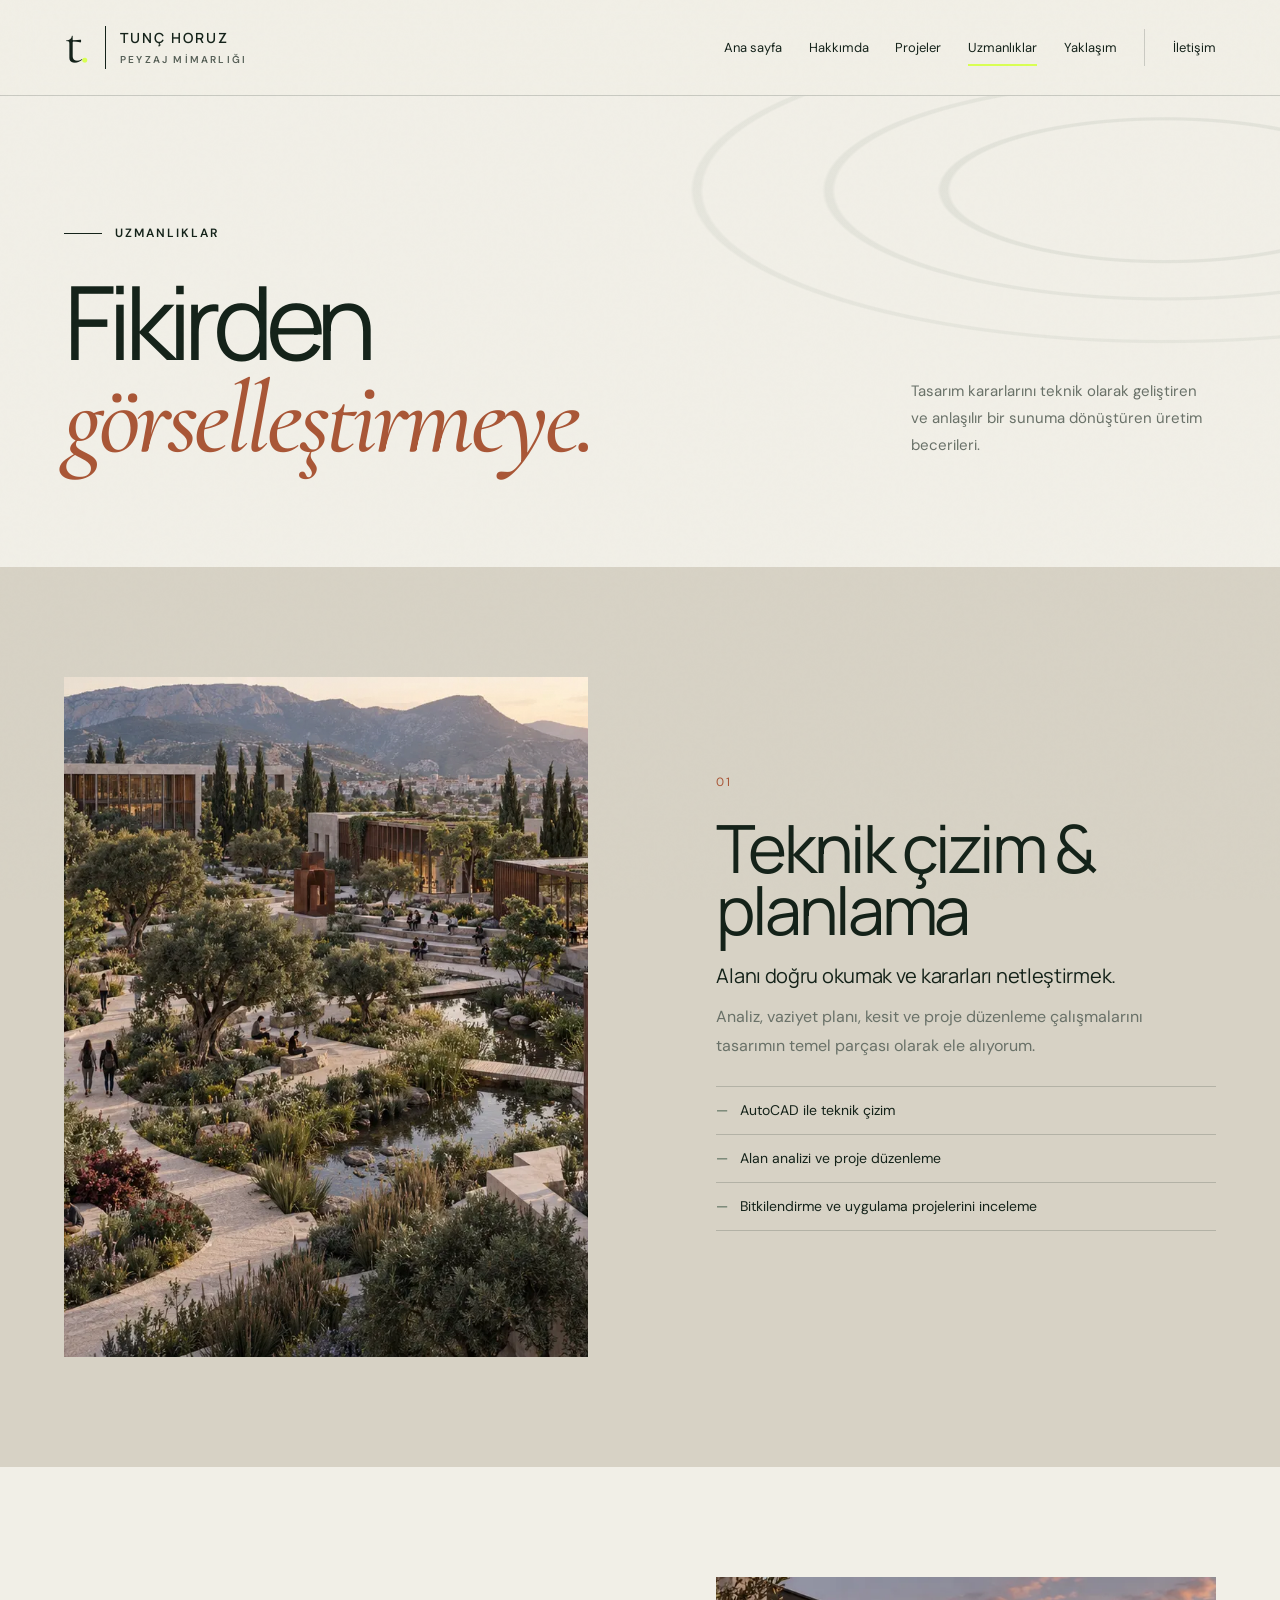
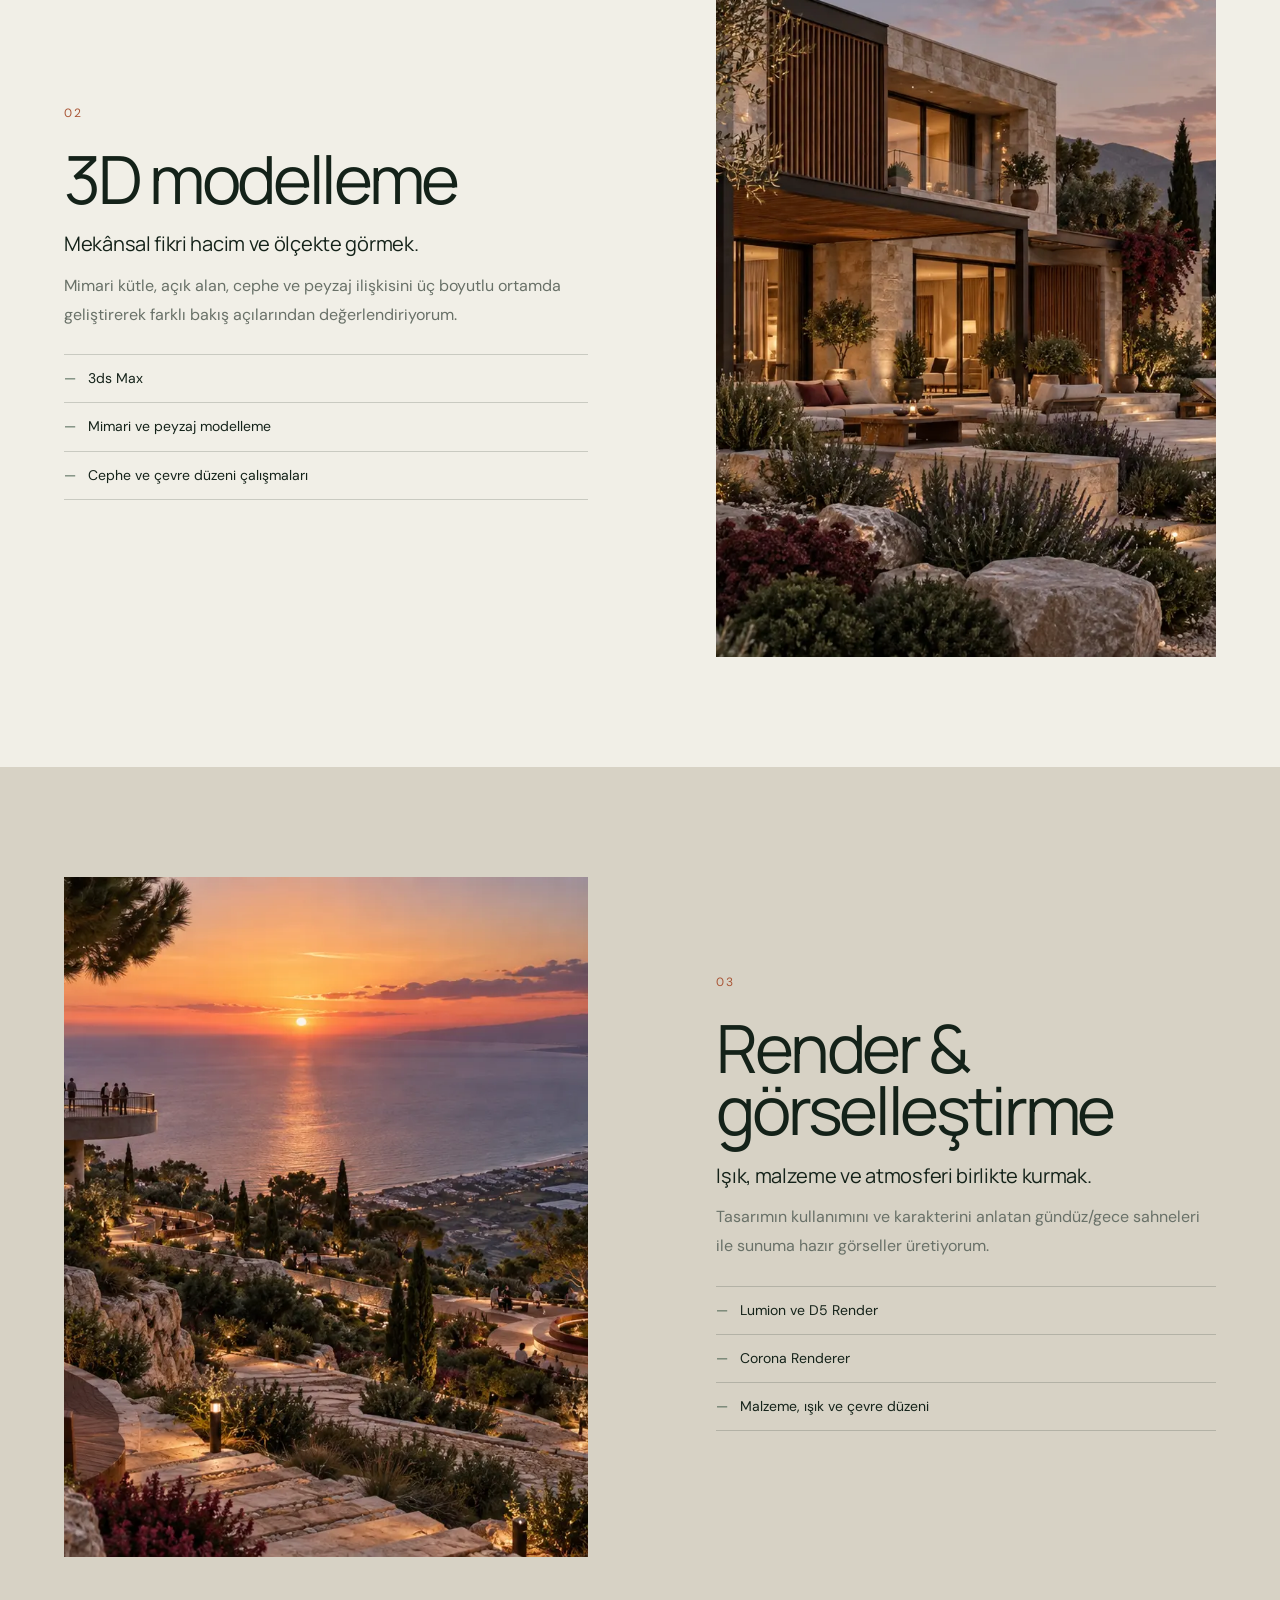
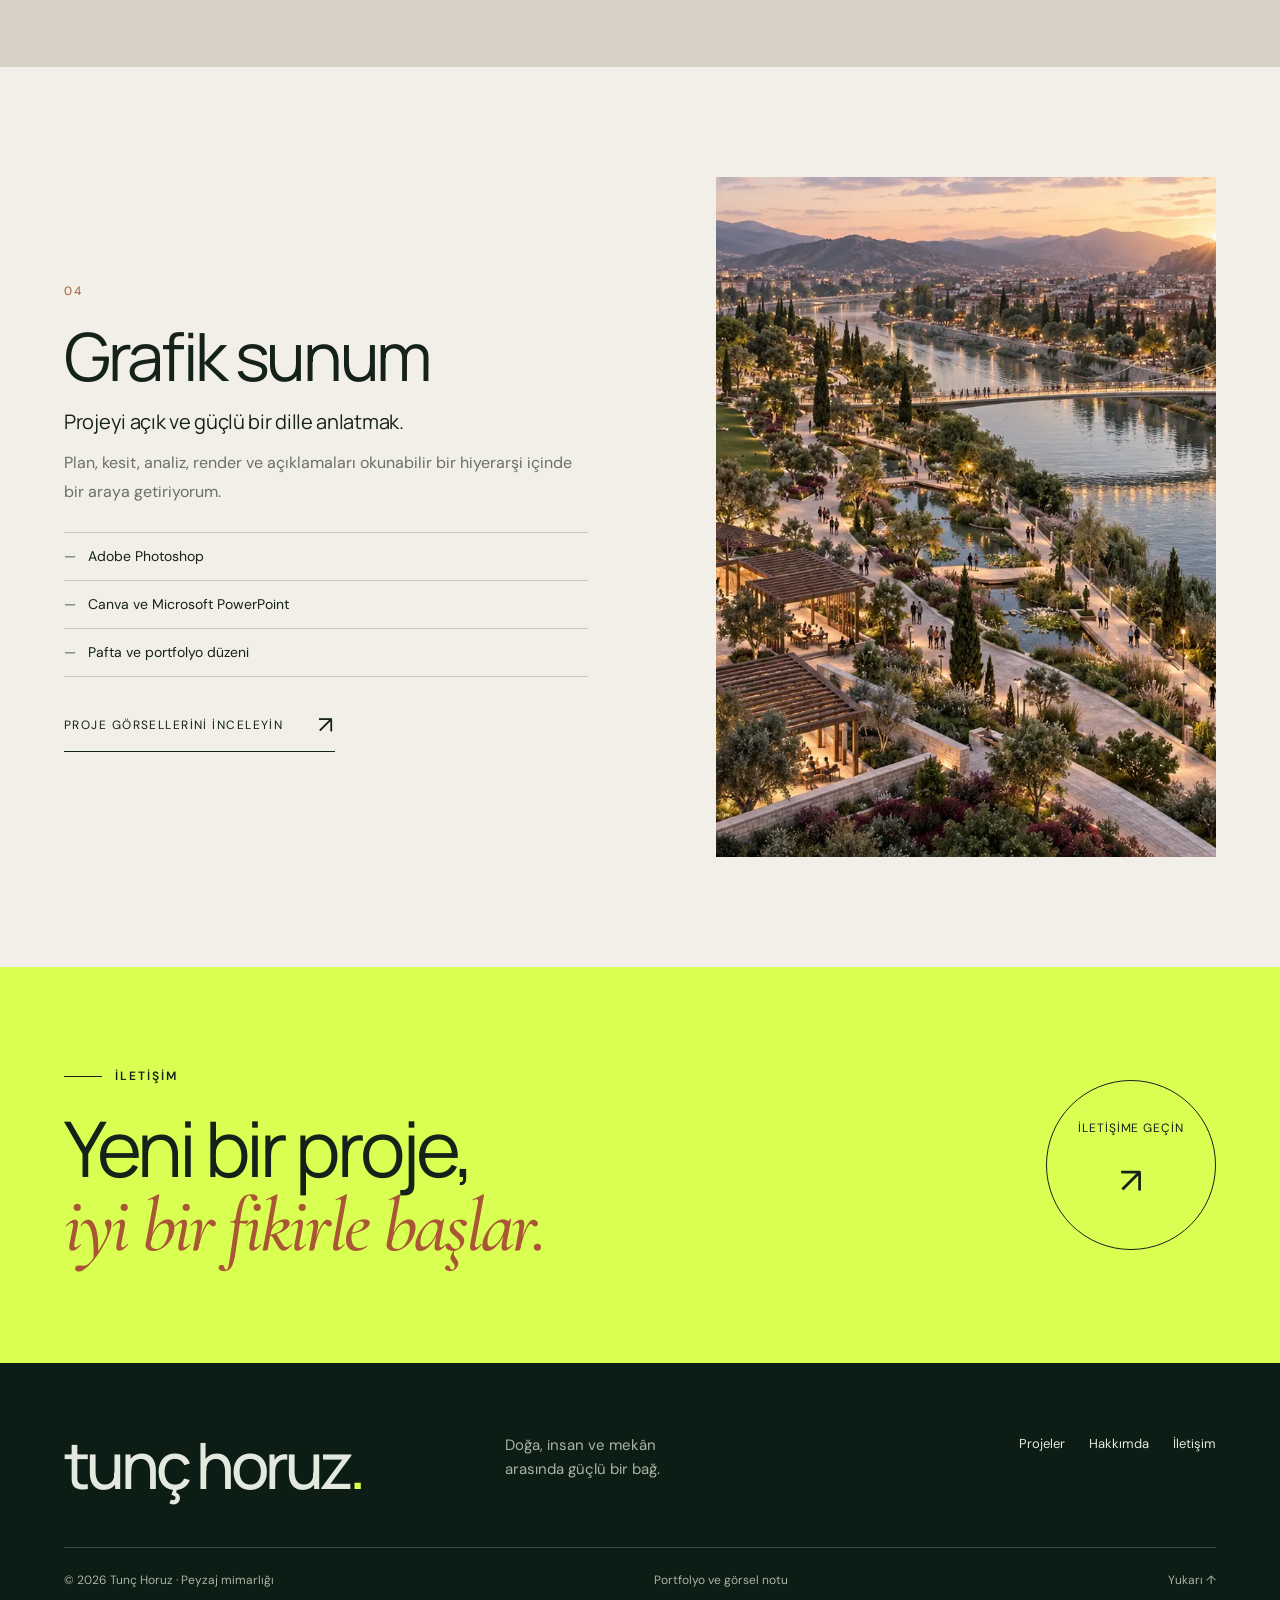
==== hizmetler.html @ c0519113 "İlk site yüklemesi" ====
<!doctype html>
<html lang="tr"><head><meta charset="utf-8"><meta name="viewport" content="width=device-width,initial-scale=1,viewport-fit=cover"><meta name="theme-color" content="#172b22"><title>Uzmanlıklar — Tunç Horuz</title><meta name="description" content="Tunç Horuz'un teknik çizim, peyzaj tasarımı, 3D modelleme, render ve grafik sunum becerileri."><link rel="icon" href="assets/favicon.svg"><link rel="stylesheet" href="styles.css"><link rel="stylesheet" href="refined.css"><script defer src="app.js"></script></head>
<body id="top"><a class="skip" href="#main">İçeriğe geç</a><header class="site-header"><a class="brand" href="index.html" aria-label="Tunç Horuz ana sayfa"><span class="monogram">t<span>.</span></span><span class="brand-name">TUNÇ HORUZ<small>PEYZAJ MİMARLIĞI</small></span></a><nav id="main-nav" aria-label="Ana menü"><a href="index.html">Ana sayfa</a><a href="hakkimizda.html">Hakkımda</a><a href="projeler.html">Projeler</a><a href="hizmetler.html" aria-current="page">Uzmanlıklar</a><a href="yaklasim.html">Yaklaşım</a><a href="iletisim.html">İletişim</a></nav><button class="menu-button" aria-expanded="false" aria-controls="main-nav" aria-label="Menüyü aç"><span></span><span></span></button></header>
<main id="main"><section class="page-mast wrap"><p class="eyebrow"><span></span>UZMANLIKLAR</p><div><h1>Fikirden<br><em>görselleştirmeye.</em></h1><p>Tasarım kararlarını teknik olarak geliştiren ve anlaşılır bir sunuma dönüştüren üretim becerileri.</p></div></section>
<section class="service-detail wrap" id="teknik-cizim"><div class="service-photo"><img src="assets/ai-antakya-fakulte-cover-v3.webp" alt="Peyzaj projesi vaziyet planı" loading="eager" decoding="async"></div><div><span class="large-index">01</span><h2>Teknik çizim & planlama</h2><h3>Alanı doğru okumak ve kararları netleştirmek.</h3><p>Analiz, vaziyet planı, kesit ve proje düzenleme çalışmalarını tasarımın temel parçası olarak ele alıyorum.</p><ul><li>AutoCAD ile teknik çizim</li><li>Alan analizi ve proje düzenleme</li><li>Bitkilendirme ve uygulama projelerini inceleme</li></ul></div></section>
<section class="service-detail wrap" id="modelleme"><div class="service-photo"><img src="assets/ai-villa-cover-v3.webp" alt="Villa projesi 3D modelleme ve dış mekân görünümü" loading="lazy" decoding="async"></div><div><span class="large-index">02</span><h2>3D modelleme</h2><h3>Mekânsal fikri hacim ve ölçekte görmek.</h3><p>Mimari kütle, açık alan, cephe ve peyzaj ilişkisini üç boyutlu ortamda geliştirerek farklı bakış açılarından değerlendiriyorum.</p><ul><li>3ds Max</li><li>Mimari ve peyzaj modelleme</li><li>Cephe ve çevre düzeni çalışmaları</li></ul></div></section>
<section class="service-detail wrap" id="render"><div class="service-photo"><img src="assets/ai-aegis-cover-v3.webp" alt="Aegis Seyir Terası gece renderı" loading="lazy" decoding="async"></div><div><span class="large-index">03</span><h2>Render & görselleştirme</h2><h3>Işık, malzeme ve atmosferi birlikte kurmak.</h3><p>Tasarımın kullanımını ve karakterini anlatan gündüz/gece sahneleri ile sunuma hazır görseller üretiyorum.</p><ul><li>Lumion ve D5 Render</li><li>Corona Renderer</li><li>Malzeme, ışık ve çevre düzeni</li></ul></div></section>
<section class="service-detail wrap" id="sunum"><div class="service-photo"><img src="assets/ai-ataturk-kent-parki-cover-v3.webp" alt="Kent parkı giriş meydanı görselleştirmesi" loading="lazy" decoding="async"></div><div><span class="large-index">04</span><h2>Grafik sunum</h2><h3>Projeyi açık ve güçlü bir dille anlatmak.</h3><p>Plan, kesit, analiz, render ve açıklamaları okunabilir bir hiyerarşi içinde bir araya getiriyorum.</p><ul><li>Adobe Photoshop</li><li>Canva ve Microsoft PowerPoint</li><li>Pafta ve portfolyo düzeni</li></ul><a class="line-link" href="projeler.html">Proje görsellerini inceleyin<span aria-hidden="true">↗</span></a></div></section></main>
<section class="footer-cta"><div><p class="eyebrow"><span></span>İLETİŞİM</p><h2>Yeni bir proje,<br><em>iyi bir fikirle başlar.</em></h2></div><a class="round-link" href="iletisim.html">İletişime geçin<span aria-hidden="true">↗</span></a></section><footer class="site-footer"><div class="footer-top"><a class="footer-logo" href="index.html">tunç horuz<span>.</span></a><p>Doğa, insan ve mekân<br>arasında güçlü bir bağ.</p><div><a href="projeler.html">Projeler</a><a href="hakkimizda.html">Hakkımda</a><a href="iletisim.html">İletişim</a></div></div><div class="footer-bottom"><span>© 2026 Tunç Horuz · Peyzaj mimarlığı</span><a href="gorsel-kaynaklari.html">Portfolyo ve görsel notu</a><a href="#top">Yukarı ↑</a></div></footer></body></html>
---- styles.css ----
:root{--ink:#19291f;--muted:#6e756d;--forest:#172b22;--green:#536349;--accent:#b6bd96;--paper:#fff;--mist:#f2f3ef;--line:#dce0d8;--gutter:clamp(24px,5.6vw,100px)}*{box-sizing:border-box}html{scroll-behavior:smooth;scroll-padding-top:35px}body{margin:0;color:var(--ink);background:var(--paper);font-family:'Arial',sans-serif;font-size:16px;line-height:1.65;-webkit-font-smoothing:antialiased}a{color:inherit;text-decoration:none}button,input,select,textarea{font:inherit}button{color:inherit;cursor:pointer}button,a,summary{-webkit-tap-highlight-color:transparent}button{background:none;border:0}img{display:block;width:100%;height:100%;object-fit:cover}h1,h2,h3,p,figure{margin:0}h1,h2,h3{line-height:1.12;font-weight:400}h1{font-size:clamp(48px,6.4vw,100px);letter-spacing:-.06em}h2{font-size:clamp(36px,3.8vw,61px);letter-spacing:-.05em}h3{font-size:28px;letter-spacing:-.035em}em{font-family:Georgia,'Times New Roman',serif;font-weight:400;letter-spacing:-.04em}p{line-height:1.8}a:focus-visible,button:focus-visible,summary:focus-visible,input:focus-visible,select:focus-visible,textarea:focus-visible{outline:2px solid var(--green);outline-offset:6px}.wrap{padding-inline:var(--gutter);max-width:1900px;margin-inline:auto}.section{padding-top:115px;padding-bottom:115px}.eyebrow{font-size:12px;letter-spacing:1.7px;line-height:1.6;display:flex;align-items:center;gap:13px;margin-bottom:26px}.eyebrow>span{width:26px;height:1px;background:currentColor}.skip{position:fixed;z-index:100;top:-100px;background:white;padding:12px}.skip:focus{top:12px}.site-header{height:106px;display:flex;align-items:center;justify-content:space-between;gap:35px;padding:20px var(--gutter);background:#fff;position:relative;z-index:30}.brand{display:flex;align-items:center;gap:18px}.monogram{font-family:Georgia,serif;font-size:65px;line-height:.7;letter-spacing:-6px;border-right:1px solid var(--line);padding-right:24px;padding-bottom:8px}.monogram>span{color:#697854}.brand-name{font-size:16px;letter-spacing:2px;line-height:1.5;white-space:nowrap}.brand-name small{display:block;font-size:12px;letter-spacing:2.6px;margin-top:4px;color:var(--muted)}#main-nav{display:flex;gap:clamp(20px,2.3vw,38px);align-items:center;font-size:14px}#main-nav a{position:relative;padding:8px 0}#main-nav a:after{content:'';height:1px;width:0;position:absolute;bottom:0;left:0;background:var(--green);transition:width .25s}#main-nav a:hover:after,#main-nav a[aria-current=page]:after{width:100%}#main-nav a:last-child{border-left:1px solid var(--line);padding-left:28px}#main-nav a:last-child:after{left:28px;width:0}#main-nav a:last-child:hover:after,#main-nav a:last-child[aria-current=page]:after{width:calc(100% - 28px)}.menu-button{display:none}.hero{position:relative;height:calc(100svh - 106px);min-height:660px;max-height:1100px;background:var(--forest);color:white;isolation:isolate}.hero-slides,.hero-slide,.hero-overlay{position:absolute;inset:0}.hero-slides{z-index:-3}.hero-slide{opacity:0;transition:opacity .8s}.hero-slide.is-active{opacity:1}.hero-slide img{object-position:55% center}.hero-overlay{z-index:-2;background:linear-gradient(90deg,#071b10a8 0%,#09201822 75%),linear-gradient(0deg,#07170ce0 0%,transparent 29%)}.hero-copy{padding-top:clamp(100px,15vh,185px);padding-bottom:165px}.hero .eyebrow{margin-bottom:33px;letter-spacing:2px;color:#f0f3e7}.hero h1{font-size:clamp(58px,7vw,110px);line-height:1.04;letter-spacing:-.06em}.hero h1 em{color:#dce0c6}.hero-copy>p:not(.eyebrow){font-size:17px;line-height:1.65;margin:30px 0 34px;color:#f0f2e8}.button{display:inline-flex;align-items:center;justify-content:space-between;gap:42px;min-height:58px;padding:15px 24px;font-size:14px;line-height:1.4;transition:background .2s,color .2s}.button span,.line-link span{font-size:24px;font-weight:400}.button-light{background:#fff;color:var(--ink)}.button-light:hover{background:#dce0c6}.button-dark{background:var(--forest);color:white}.button-dark:hover{background:#3c503d}.button-outline{border:1px solid #ffffff70;color:white}.button-outline:hover{background:white;color:var(--ink)}.hero-bottom{position:absolute;bottom:28px;left:0;right:0;display:flex;align-items:center;justify-content:space-between;gap:30px}.hero-location{display:flex;gap:28px;align-items:center}.hero-location>span{font-size:12px;letter-spacing:1.7px;color:#d1d8c9}.hero-location>a{font-size:16px}.hero-controls{display:flex;gap:24px;align-items:center}.hero-controls button{width:42px;height:42px;border:1px solid #ffffff55;border-radius:50%;font-size:19px;transition:background .2s}.hero-controls button:hover{background:#ffffff22}.hero-controls>span{font-size:14px;letter-spacing:1px}.hero-controls i{font-style:normal;color:#ffffff88;margin-left:8px}.scroll-link{font-size:12px;letter-spacing:1.6px;display:flex;gap:25px}.scroll-link span{font-size:21px}.home-intro{display:grid;grid-template-columns:1fr 2.35fr;gap:50px}.side-note{font-size:14px;color:var(--muted);margin-top:95px}.home-intro h2{font-size:clamp(44px,4.7vw,72px)}.home-intro h2 em{color:var(--green)}.intro-columns{display:grid;grid-template-columns:1fr 1fr;gap:38px;margin:34px 0;color:var(--muted)}.line-link{display:inline-flex;align-items:center;justify-content:space-between;gap:35px;padding-bottom:8px;border-bottom:1px solid #87907d;font-size:14px;line-height:1.5}.line-link:hover{color:#7b8962}.selected{padding-top:30px}.section-title{display:flex;justify-content:space-between;align-items:flex-end;gap:30px;margin-bottom:50px}.section-title .eyebrow{margin-bottom:23px}.section-title .line-link{flex-shrink:0}.section-title h2{max-width:800px}.selected-grid,.portfolio-grid{display:grid;grid-template-columns:1fr 1fr;column-gap:38px;row-gap:64px}.selected-grid .project-card:nth-child(even){margin-top:85px}.selected-grid .project-card:nth-child(odd){margin-bottom:85px}.project-card[hidden]{display:none}.card-image{display:block;position:relative;overflow:hidden;aspect-ratio:1.2;background:var(--mist)}.card-image img{transition:transform .8s}.card-image:hover img{transform:scale(1.04)}.card-number{position:absolute;left:22px;top:19px;color:white;font-size:13px;text-shadow:0 1px 5px #000}.card-arrow{position:absolute;right:22px;bottom:22px;display:grid;place-items:center;width:49px;height:49px;background:white;border-radius:50%;font-size:26px;transition:background .3s,color .3s}.card-image:hover .card-arrow{background:var(--forest);color:white}.card-caption{display:flex;justify-content:space-between;align-items:flex-end;padding-top:22px;gap:15px}.card-caption p{font-size:12px;color:var(--muted);letter-spacing:.7px;margin-bottom:7px}.card-caption h3{font-size:32px}.card-caption>span{font-size:12px;letter-spacing:1.3px;padding-bottom:4px;color:var(--muted)}.disclaimer{font-size:12px;color:#7a8074;max-width:850px;margin-top:35px;line-height:1.7}.disclaimer a{text-decoration:underline}.home-services{background:var(--mist)}.service-layout{display:grid;grid-template-columns:1fr 1.35fr;gap:90px}.service-layout>div>p:not(.eyebrow){color:var(--muted);margin:22px 0 25px}.service-layout h2{font-size:clamp(45px,5vw,73px)}.service-row{display:flex;align-items:center;gap:30px;border-bottom:1px solid #cdd3c7;padding:31px 0;transition:padding .2s}.service-row:first-child{border-top:1px solid #cdd3c7}.service-row>span:first-child{color:#79846e;font-size:12px}.service-row h3{flex:1;font-size:31px}.service-row>span:last-child{font-size:26px}.service-row:hover{padding-left:12px;color:var(--green)}.manifesto{position:relative;min-height:630px;background:var(--forest);color:white;isolation:isolate;display:flex;align-items:center}.manifesto>img{position:absolute;inset:0;z-index:-2}.manifesto:after{content:'';position:absolute;inset:0;background:linear-gradient(90deg,#07170cbf,#07170c10);z-index:-1}.manifesto>div{padding:95px var(--gutter);width:100%}.manifesto h2{font-size:clamp(47px,5.2vw,80px);line-height:1.14;margin-bottom:32px}.manifesto em{color:#dce0c6}.footer-cta{background:var(--forest);color:white;display:flex;justify-content:space-between;gap:50px;align-items:center;padding:80px var(--gutter)}.footer-cta .eyebrow{color:#bdc9b2}.footer-cta h2{font-size:clamp(38px,4.1vw,65px)}.footer-cta em{color:#bdc9b2}.round-link{width:150px;height:150px;border:1px solid #8c9b7a;border-radius:50%;display:flex;flex-direction:column;align-items:center;justify-content:center;gap:12px;flex-shrink:0;font-size:13px;transition:background .3s,color .3s}.round-link>span{font-size:36px}.round-link:hover{background:#dce0c6;color:var(--forest)}.site-footer{padding:55px var(--gutter) 24px;background:#11231a;color:#e3e9de}.footer-top{display:grid;grid-template-columns:1.2fr 1fr 1fr;align-items:start;gap:35px;padding-bottom:50px}.footer-logo{font-size:40px;letter-spacing:-2px;line-height:1.1}.footer-logo>span{color:#b6bd96}.footer-top>p{font-size:14px;color:#a9b5a2;line-height:1.6}.footer-top>div{display:flex;justify-content:flex-end;gap:24px;font-size:13px}.footer-bottom{border-top:1px solid #ffffff20;padding-top:23px;display:flex;justify-content:space-between;gap:25px;font-size:12px;color:#a9b5a2}.footer-bottom a:hover{color:white}.page-mast{padding-top:80px;padding-bottom:65px}.page-mast>.eyebrow{margin-bottom:33px}.page-mast>div{display:flex;justify-content:space-between;align-items:flex-end;gap:65px}.page-mast h1{max-width:1060px}.page-mast em{color:var(--green)}.page-mast>div>p{max-width:305px;color:var(--muted);padding-bottom:5px}.portfolio-section{padding-bottom:105px}.filter-bar{display:flex;gap:34px;align-items:center;border-top:1px solid var(--line);border-bottom:1px solid var(--line);padding:23px 0;margin-bottom:43px;flex-wrap:wrap}.filter-bar button{padding:4px 0;font-size:14px;color:#727b6e;border-bottom:1px solid transparent}.filter-bar button[aria-pressed=true]{color:var(--ink);border-bottom-color:var(--ink)}.filter-bar sup{font-size:12px;margin-left:7px}.portfolio-grid .card-image{aspect-ratio:1.25}.about-visual>img{height:600px;object-position:center 58%}.visual-caption{display:flex;justify-content:space-between;gap:20px;padding-top:18px;font-size:12px;color:var(--muted)}.visual-caption>span:first-child{letter-spacing:1.3px}.editorial{display:grid;grid-template-columns:1fr 1.3fr;gap:120px}.editorial p{color:var(--muted);margin-bottom:20px}.editorial .lead,.lead{font-size:22px;line-height:1.6;color:var(--ink)}.values{padding-bottom:100px}.values-grid{display:grid;grid-template-columns:repeat(3,1fr);gap:45px}.values-grid article{border-top:1px solid var(--line);padding-top:25px}.values-grid article>span{font-size:12px;color:var(--green)}.values-grid h3{margin:28px 0 18px;font-size:30px}.values-grid p{color:var(--muted)}.split-feature{display:grid;grid-template-columns:1fr 1fr;gap:90px;padding-top:0;align-items:center}.split-feature>div:first-child{height:620px}.split-feature p:not(.eyebrow){margin:26px 0;color:var(--muted);max-width:430px}.service-detail{display:grid;grid-template-columns:1.05fr 1fr;gap:90px;margin-top:30px;margin-bottom:110px;align-items:center;scroll-margin-top:45px}.service-photo{height:575px}.service-detail:nth-of-type(odd) .service-photo{order:2}.large-index{font-size:12px;color:var(--green);display:block;margin-bottom:24px;letter-spacing:1px}.service-detail h2{font-size:clamp(37px,3.4vw,55px)}.service-detail h3{font-size:20px;margin:23px 0 16px;letter-spacing:-.3px}.service-detail p{color:var(--muted)}.service-detail ul{list-style:none;padding:0;margin:25px 0 30px;border-top:1px solid var(--line)}.service-detail li{padding:12px 0;border-bottom:1px solid var(--line);font-size:14px}.service-detail li:before{content:'—';margin-right:12px;color:var(--green)}.approach-hero{height:590px}.process-list article{display:grid;grid-template-columns:.35fr 1fr 1.2fr;gap:50px;border-top:1px solid var(--line);padding:44px 0}.process-list article:last-child{border-bottom:1px solid var(--line)}.process-number{font-size:17px;color:var(--green)}.process-list h2{font-size:38px}.process-list p{color:var(--muted)}.process-list .meta{font-size:12px;color:#68745d;display:block;margin-top:20px}.quote-section{background:var(--mist);padding:95px 0;text-align:center}.quote-section p{font-size:clamp(30px,3.4vw,54px);line-height:1.45;letter-spacing:-.04em}.quote-section em{color:var(--green)}.quote-section span{font-size:12px;letter-spacing:2px;display:block;margin-top:32px}.project-mast{padding-top:48px;padding-bottom:48px}.back-link{font-size:13px;color:var(--muted);display:inline-block;margin-bottom:55px}.back-link:hover{color:var(--ink)}.project-mast>div{display:flex;justify-content:space-between;gap:60px;align-items:flex-end}.project-mast h1>span{color:var(--green)}.project-mast>div>p{max-width:270px;font-size:20px;color:var(--muted)}.project-mast .eyebrow{margin-bottom:18px}.project-cover{height:650px}.gallery-trigger{display:block;position:relative;width:100%;height:100%;padding:0;overflow:hidden;background:var(--mist);text-align:left}.gallery-trigger img{transition:transform .8s}.gallery-trigger:hover img{transform:scale(1.03)}.gallery-trigger>span{position:absolute;bottom:22px;right:22px;padding:10px 16px;background:white;display:flex;align-items:center;gap:24px;font-size:13px}.gallery-trigger>span>span{font-size:21px}.project-story{display:grid;grid-template-columns:.7fr 1.5fr;gap:110px}.project-story dl{margin:0}.project-story dl>div{padding:13px 0;border-bottom:1px solid var(--line)}.project-story dt{font-size:12px;color:var(--muted);margin-bottom:4px}.project-story dd{font-size:15px;margin:0}.project-story h2{max-width:800px;margin-bottom:27px}.project-story>div>p{color:var(--muted);margin:20px 0}.project-story .lead{color:var(--ink)}.project-tags{display:flex;flex-wrap:wrap;gap:10px;margin-top:30px}.project-tags>span{border:1px solid var(--line);padding:8px 12px;font-size:12px}.project-support{display:grid;grid-template-columns:.7fr 1.5fr;gap:110px;align-items:center}.project-support>button{height:510px}.project-support p:not(.eyebrow){color:var(--muted);font-size:15px;margin-top:25px}.project-disclaimer{margin-top:34px;max-width:100%;border-bottom:1px solid var(--line);padding-bottom:45px}.next-project{padding-top:65px;padding-bottom:80px}.next-project>span{font-size:12px;color:var(--muted);letter-spacing:1.4px}.next-project>a{display:flex;justify-content:space-between;align-items:center;margin-top:23px;gap:25px}.next-project h2{font-size:clamp(42px,5vw,76px)}.next-project>a>span{font-size:60px;color:var(--green)}.contact-layout{display:grid;grid-template-columns:1fr 1.1fr;gap:100px;padding-top:15px;padding-bottom:100px}.contact-aside>img{height:350px}.contact-aside>div{padding-top:35px;max-width:480px}.contact-aside h2{font-size:33px}.contact-aside p{color:var(--muted);margin-top:20px}.contact-pending{margin-top:35px;border-top:1px solid var(--line);padding-top:25px}.contact-pending>span{font-size:12px;letter-spacing:1.3px}.contact-pending>p{font-size:14px;margin-top:10px}.brief-panel h2{font-size:36px;margin-bottom:20px}.brief-panel>p{color:var(--muted);font-size:14px;margin-bottom:30px}label{display:block;font-size:13px;margin-bottom:24px;color:#3c4c3c}input,select,textarea{display:block;width:100%;padding:13px 0;border:0;border-bottom:1px solid #b8c1af;color:var(--ink);background:white;border-radius:0;margin-top:5px;font-size:16px;line-height:1.5;min-height:48px}input::placeholder,textarea::placeholder{color:#959d90;font-size:14px}textarea{resize:vertical}.form-grid{display:grid;grid-template-columns:1fr 1fr;gap:28px}.form-status{font-size:14px;color:var(--green);margin-top:20px}.form-privacy{font-size:12px;color:var(--muted);margin-top:15px}.brief-panel .button{width:100%;justify-content:space-between}.credits{padding-top:0;max-width:1050px;margin-left:0}.credits h2{font-size:32px;margin:38px 0 20px}.credits p,.credits li{color:var(--muted)}.credits ul{padding-left:20px}.credits li{margin:17px 0}.credits a{text-decoration:underline}.lightbox{padding:0;border:0;background:#0c1710;width:100%;max-width:100%;height:100%;max-height:100%;color:white}.lightbox[open]{display:grid;grid-template-columns:70px minmax(0,1fr) 70px;align-items:center;gap:20px;padding:60px 25px 25px}.lightbox::backdrop{background:#0c1710f7}.lightbox figure{max-width:1450px;max-height:100%;margin:auto;width:100%;min-height:0}.lightbox img{max-height:calc(100svh - 150px);object-fit:contain}.lightbox figcaption{font-size:13px;color:#c2caba;text-align:center;margin-top:14px}.lightbox-close{position:absolute;top:14px;right:22px;font-size:37px;width:44px;height:44px;line-height:1}.lightbox-prev,.lightbox-next{border:1px solid #ffffff60;border-radius:50%;width:48px;height:48px;font-size:22px}.lightbox button:disabled{opacity:.25;cursor:default}body.modal-open{overflow:hidden}.sr-only{position:absolute;clip:rect(0,0,0,0);width:1px;height:1px;overflow:hidden}.lightbox img{width:100%}a,button{touch-action:manipulation}#main-nav a,.filter-bar button{min-height:36px}
@media(min-width:1600px){.hero-copy{padding-top:17vh}.hero-copy h1{font-size:115px}}@media(max-width:1150px){.site-header{height:96px}.brand-name{font-size:14px;letter-spacing:1px}.brand-name small{font-size:12px;letter-spacing:1.8px}#main-nav{gap:19px;font-size:13px}#main-nav a:last-child{padding-left:18px}.hero{height:calc(100svh - 96px)}.hero-location{display:block}.hero-location>a{display:block;margin-top:4px}.service-layout,.editorial,.split-feature,.service-detail,.contact-layout{gap:50px}.project-story,.project-support{gap:70px}.page-mast>div{gap:35px}.page-mast>div>p{max-width:240px}.footer-top{grid-template-columns:1fr 1fr}.footer-top>div{grid-column:1/-1;justify-content:flex-start}.footer-top{padding-bottom:30px}.card-caption h3{font-size:28px}.hero h1{font-size:85px}.hero-copy{padding-top:110px}.home-intro{grid-template-columns:.8fr 2.35fr;gap:40px}.intro-columns{gap:28px}.section{padding-block:90px}.selected{padding-top:20px}.project-cover{height:560px}.project-support>button{height:450px}.service-photo{height:490px}.approach-hero{height:500px}}@media(max-width:1000px){.brand-name{font-size:15px}.brand-name small{font-size:12px}.site-header{height:90px}.menu-button{display:flex;width:40px;height:40px;padding:6px;flex-direction:column;justify-content:center;gap:7px}.menu-button span{display:block;height:1px;width:28px;background:var(--ink);transition:transform .2s}.menu-button[aria-expanded=true] span:first-child{transform:translateY(4px) rotate(45deg)}.menu-button[aria-expanded=true] span:last-child{transform:translateY(-4px) rotate(-45deg)}#main-nav{display:none;position:absolute;left:0;right:0;top:100%;padding:20px var(--gutter) 32px;background:white;border-top:1px solid var(--line);box-shadow:0 25px 30px #0001}#main-nav.is-open{display:flex;flex-direction:column;align-items:stretch;gap:0}#main-nav a{padding:13px 0;font-size:18px}#main-nav a:last-child{padding-left:0;border-left:0}#main-nav a:after,#main-nav a:last-child:after{display:none}#main-nav a[aria-current=page]{color:var(--green)}.hero{height:calc(100svh - 90px);min-height:640px}.hero h1{font-size:76px}.hero-copy{padding-top:110px}.hero-bottom{bottom:25px}.scroll-link{display:none}.home-intro{grid-template-columns:1fr;gap:0}.side-note{display:none}.home-intro .eyebrow{margin-bottom:30px}.home-intro h2{font-size:57px}.section-title{align-items:flex-start;flex-direction:column;gap:24px}.selected-grid,.portfolio-grid{gap:45px 25px}.selected-grid .project-card:nth-child(even){margin-top:60px}.selected-grid .project-card:nth-child(odd){margin-bottom:60px}.card-image{aspect-ratio:.93}.card-caption>span{display:none}.service-layout{grid-template-columns:1fr;gap:45px}.service-layout h2 br{display:none}.manifesto{min-height:560px}.manifesto h2{font-size:65px}.page-mast>div{display:block}.page-mast>div>p{max-width:550px;margin-top:30px}.page-mast h1{font-size:67px}.about-visual>img{height:470px}.editorial{grid-template-columns:1fr;gap:35px}.values-grid{gap:25px}.values-grid h3{font-size:26px}.split-feature{gap:38px}.split-feature>div:first-child{height:480px}.split-feature h2{font-size:39px}.service-detail{gap:38px}.service-photo{height:540px}.service-detail h2{font-size:39px}.service-detail h3{font-size:19px}.project-mast>div{display:block}.project-mast>div>p{max-width:550px;margin-top:20px}.project-mast h1{font-size:69px}.project-cover{height:490px}.project-story,.project-support{grid-template-columns:1fr;gap:40px}.project-story aside dl{display:grid;grid-template-columns:1fr 1fr;gap:10px 30px}.project-support>div{max-width:600px}.project-support>button{height:450px}.process-list article{grid-template-columns:45px 1fr;gap:25px}.process-list article>div{grid-column:2}.contact-layout{grid-template-columns:1fr;gap:65px}.contact-aside{display:grid;grid-template-columns:1fr 1fr;gap:35px}.contact-aside>div{padding-top:0}.contact-aside>img{height:100%;min-height:330px}.brief-panel{max-width:700px}.footer-bottom{flex-wrap:wrap}.footer-cta{gap:30px}.footer-cta h2{font-size:42px}.round-link{height:130px;width:130px}}@media(max-width:600px){:root{--gutter:24px}body{font-size:16px}.site-header{height:84px}.brand{gap:13px}.monogram{font-size:54px;padding-right:18px}.brand-name{font-size:13px;letter-spacing:1.1px}.brand-name small{font-size:12px;letter-spacing:1.7px}.hero{height:calc(100svh - 84px);min-height:660px;max-height:830px}.hero-copy{padding-top:90px;padding-bottom:170px}.hero .eyebrow{font-size:12px;letter-spacing:1.4px;gap:10px;max-width:300px;margin-bottom:30px}.hero .eyebrow>span{width:15px;flex-shrink:0}.hero h1{font-size:clamp(47px,10.5vw,65px);line-height:1.1;letter-spacing:-.057em}.hero-copy>p:not(.eyebrow){font-size:16px;margin:26px 0 30px}.hero-slide img{object-position:61% center}.hero-overlay{background:linear-gradient(90deg,#092113ba,#09211333),linear-gradient(0deg,#07170cdd,transparent 40%)}.hero-bottom{align-items:flex-end;gap:12px;bottom:26px}.hero-location>span{font-size:12px;letter-spacing:1.2px}.hero-location>a{font-size:14px}.hero-controls{gap:11px}.hero-controls button{width:35px;height:35px;font-size:17px}.hero-controls>span{font-size:12px;white-space:nowrap}.hero-controls i{margin-left:3px}.button{min-height:55px;padding:14px 20px;font-size:14px;gap:34px}.section{padding-block:66px}.eyebrow{font-size:12px;letter-spacing:1.4px}.home-intro h2{font-size:43px}.intro-columns{grid-template-columns:1fr;gap:19px;margin:27px 0}.selected{padding-top:10px}.section-title{margin-bottom:35px}.section-title h2{font-size:39px}.section-title .eyebrow{margin-bottom:23px}.selected-grid,.portfolio-grid{grid-template-columns:1fr;gap:38px}.selected-grid .project-card:nth-child(even),.selected-grid .project-card:nth-child(odd){margin:0}.card-image{aspect-ratio:1.05}.card-caption{padding-top:17px}.card-caption h3{font-size:30px}.card-caption>span{display:block}.card-number{left:17px;top:15px}.card-arrow{width:44px;height:44px;right:16px;bottom:16px}.disclaimer{margin-top:30px;font-size:12px}.service-layout{gap:33px}.service-layout h2{font-size:46px}.service-layout h2 br{display:block}.service-row{gap:19px;padding:26px 0}.service-row h3{font-size:25px}.service-row>span:last-child{font-size:24px}.manifesto{min-height:550px}.manifesto>div{padding-block:70px}.manifesto h2{font-size:51px}.footer-cta{display:block;padding:60px var(--gutter)}.footer-cta h2{font-size:36px}.footer-cta .eyebrow{font-size:12px}.round-link{height:auto;width:100%;border-radius:0;border-width:0 0 1px;flex-direction:row;justify-content:space-between;padding:20px 0 14px;margin-top:25px;font-size:14px}.round-link>span{font-size:26px}.site-footer{padding-top:40px}.footer-top{grid-template-columns:1fr;gap:24px}.footer-logo{font-size:37px}.footer-top>div{gap:27px;font-size:13px}.footer-bottom{font-size:12px;gap:14px}.footer-bottom>span{width:100%}.footer-bottom>a:last-child{margin-left:auto}.page-mast{padding-top:48px;padding-bottom:42px}.page-mast>.eyebrow{margin-bottom:27px}.page-mast h1{font-size:clamp(43px,9.8vw,58px);letter-spacing:-.055em}.page-mast>div>p{margin-top:24px;font-size:16px}.filter-bar{gap:13px 22px;padding:17px 0;margin-bottom:30px}.filter-bar button{font-size:13px}.filter-bar sup{font-size:12px;margin-left:5px}.portfolio-section{padding-bottom:65px}.portfolio-grid .card-image{aspect-ratio:1.07}.about-visual>img{height:350px}.visual-caption{font-size:12px;gap:15px}.visual-caption>span:first-child{letter-spacing:.5px}.editorial{gap:27px}.editorial h2{font-size:42px}.editorial .lead{font-size:21px}.editorial p:last-child{margin-bottom:0}.values{padding-bottom:60px}.values-grid{grid-template-columns:1fr;gap:28px}.values-grid article{padding-top:20px}.values-grid h3{margin:20px 0 13px;font-size:30px}.split-feature{grid-template-columns:1fr;gap:33px;padding-top:0}.split-feature>div:first-child{height:400px}.split-feature h2{font-size:40px}.service-detail{grid-template-columns:1fr;gap:30px;margin-top:10px;margin-bottom:65px}.service-photo{height:360px}.service-detail:nth-of-type(odd) .service-photo{order:0}.large-index{margin-bottom:17px}.service-detail h2{font-size:39px}.service-detail h3{font-size:20px}.approach-hero{height:350px}.process-list article{gap:16px;padding:32px 0;grid-template-columns:30px 1fr}.process-list h2{font-size:31px}.process-number{font-size:14px;padding-top:4px}.process-list .meta{font-size:12px}.quote-section{padding:60px 0}.quote-section p{font-size:31px}.quote-section span{font-size:12px;letter-spacing:1.5px}.project-mast{padding-top:30px;padding-bottom:32px}.back-link{margin-bottom:35px}.project-mast h1{font-size:clamp(44px,10vw,59px)}.project-mast>div>p{font-size:18px;margin-top:19px}.project-mast .eyebrow{font-size:12px;letter-spacing:1.2px}.project-cover{height:390px;padding-inline:0}.gallery-trigger>span{font-size:12px;padding:8px 12px;right:15px;bottom:15px}.project-story{gap:35px}.project-story aside dl{grid-template-columns:1fr 1fr;gap:9px 20px}.project-story dt{font-size:12px}.project-story dd{font-size:14px}.project-story h2{font-size:39px}.project-story .lead{font-size:20px}.project-support{gap:28px}.project-support h2{font-size:42px}.project-support>button{height:360px}.project-support p:not(.eyebrow){margin-top:20px}.project-disclaimer{padding-bottom:28px;font-size:12px}.next-project{padding-top:40px;padding-bottom:50px}.next-project>span{font-size:12px}.next-project h2{font-size:39px}.next-project>a>span{font-size:38px}.contact-layout{gap:45px;padding-top:0;padding-bottom:65px}.contact-aside{display:block}.contact-aside>img{height:290px;min-height:0}.contact-aside>div{padding-top:28px}.contact-aside h2{font-size:31px}.contact-pending{margin-top:25px;padding-top:20px}.brief-panel h2{font-size:33px}.form-grid{grid-template-columns:1fr;gap:0}.brief-panel label{font-size:13px}.brief-panel>p{font-size:14px}.credits h2{font-size:29px}.credits{padding-top:0}.lightbox[open]{grid-template-columns:40px minmax(0,1fr) 40px;gap:0;padding:65px 5px 30px}.lightbox-prev,.lightbox-next{width:36px;height:36px;font-size:18px}.lightbox figcaption{font-size:12px}.lightbox-close{right:15px}.lightbox img{max-height:75svh}}
@media(prefers-reduced-motion:reduce){html{scroll-behavior:auto}*,*:before,*:after{transition:none!important;animation:none!important}}
---- refined.css ----
@import url('https://fonts.googleapis.com/css2?family=Cormorant+Garamond:ital,wght@1,500;1,600&family=DM+Sans:wght@400;500;600&family=Manrope:wght@400;500;600&display=swap');

:root{
  --ink:#142219;
  --muted:#697168;
  --forest:#10281d;
  --green:#4f6654;
  --accent:#d9ff53;
  --clay:#a95636;
  --paper:#f1efe7;
  --mist:#e4e7de;
  --stone:#d7d2c5;
  --line:rgba(20,34,25,.18);
  --gutter:clamp(22px,5vw,88px);
  --ease:cubic-bezier(.77,0,.18,1);
}
html{scroll-padding-top:86px}
body{font-family:"DM Sans",Arial,sans-serif;background:var(--paper);color:var(--ink);font-size:16px}
body.menu-open{overflow:hidden}
html,body{max-width:100%;overflow-x:clip}
img{max-width:100%}
/* Her görselin kompozisyonuna göre tanımlanmış odak noktaları */
img[src$="ai-hero-v3.webp"]{object-position:50% 48%}
img[src$="tunc-portre.webp"]{object-position:50% 42%}
img[src$="proje-antakya-fakulte.webp"],img[src$="proje-ataturk-kent-parki.webp"],img[src$="proje-aegis.webp"],img[src$="proje-villa.webp"],img[src$="proje-apartman.webp"]{object-position:left center}
.hero-slide img,.card-image img,.about-visual>img,.service-photo img,.approach-hero img,.project-cover img,.project-support img,.contact-aside>img,.split-feature img{width:100%;height:100%;object-fit:cover}
.hero-slide,.card-image,.about-visual,.service-photo,.approach-hero,.project-cover,.project-support>.gallery-trigger,.contact-aside>img,.split-feature>div:first-child{overflow:hidden}
.project-cover{height:auto}
.project-cover .gallery-trigger{height:auto;min-height:520px;aspect-ratio:16/8.2}
.lightbox img{object-position:center!important}
.portfolio-board--focus{object-position:left center!important}
.board-presentation{background:#e7e2d7;padding:14px;margin:0;overflow:hidden}
.board-presentation .portfolio-board--full{object-fit:contain;background:#f4f2eb}
body:before{content:"";position:fixed;inset:0;pointer-events:none;z-index:1000;opacity:.22;background-image:url("data:image/svg+xml,%3Csvg viewBox='0 0 180 180' xmlns='http://www.w3.org/2000/svg'%3E%3Cfilter id='n'%3E%3CfeTurbulence type='fractalNoise' baseFrequency='.9' numOctaves='2' stitchTiles='stitch'/%3E%3C/filter%3E%3Crect width='100%25' height='100%25' filter='url(%23n)' opacity='.08'/%3E%3C/svg%3E")}
h1,h2,h3{font-family:"Manrope",sans-serif}em{font-family:"Cormorant Garamond",Georgia,serif;font-weight:500}
.wrap{max-width:1680px}.section{padding-top:clamp(90px,10vw,150px);padding-bottom:clamp(90px,10vw,150px)}
.eyebrow{font-size:12px;letter-spacing:.17em;font-weight:600}.eyebrow>span{width:38px}
.line-link{font-size:12px;letter-spacing:.12em;text-transform:uppercase;border-color:currentColor}
.line-link span{transition:transform .25s}.line-link:hover span{transform:translate(5px,-5px)}

/* Header */
.site-header{height:96px;padding:18px var(--gutter);position:sticky;top:0;z-index:60;background:rgba(241,239,231,.92);backdrop-filter:blur(16px);border-bottom:1px solid var(--line);transition:height .35s,background .35s,color .35s}
.home .site-header{position:absolute;top:0;left:0;right:0;background:transparent;color:#fff;border-color:rgba(255,255,255,.3)}
.home .site-header.is-scrolled{position:fixed;background:rgba(20,34,25,.92);backdrop-filter:blur(16px);height:74px}
.brand{gap:14px}.monogram{font-family:"Cormorant Garamond",Georgia,serif;font-size:58px;line-height:.62;letter-spacing:-5px;padding-right:20px;border-color:currentColor}.monogram>span{color:var(--accent)}
.brand-name{font-family:"Manrope",sans-serif;font-size:14px;letter-spacing:.14em;font-weight:600}.brand-name small{font-family:"DM Sans",sans-serif;font-size:10px;letter-spacing:.22em;color:currentColor;opacity:.7}
#main-nav{gap:clamp(18px,2.1vw,34px);font-size:13px}#main-nav a:after{background:var(--accent);height:2px}.home #main-nav a:last-child{border-color:rgba(255,255,255,.3)}

/* Home hero */
.hero{height:100svh;min-height:720px;max-height:none}.hero-slide{transform:scale(1.035);transition:opacity 1s,transform 7s ease-out}.hero-slide.is-active{transform:scale(1)}
.hero-overlay{background:linear-gradient(90deg,rgba(6,18,11,.72),rgba(6,18,11,.08) 72%),linear-gradient(0deg,rgba(6,18,11,.72),transparent 42%)}
.hero-copy{padding-top:clamp(155px,21vh,235px);padding-bottom:180px}.hero h1{font-size:clamp(62px,8.2vw,138px);line-height:.88;letter-spacing:-.075em;max-width:1180px}.hero h1 em{color:#e5efce;font-size:1.08em}.hero-copy>p:not(.eyebrow){font-size:16px;max-width:420px}
.button{border-radius:0;min-height:60px;text-transform:uppercase;letter-spacing:.1em;font-size:12px}.button-light{background:var(--accent);color:var(--ink)}.button-light:hover{background:#fff}
.hero-bottom{bottom:32px;border-top:1px solid rgba(255,255,255,.3);padding-top:20px}.hero-location>span,.scroll-link{font-size:11px;letter-spacing:.15em}.hero-controls button{border-radius:0;width:46px;height:46px}.hero-controls button:hover{background:var(--accent);color:var(--ink);border-color:var(--accent)}

/* Studio intro */
.home-intro{grid-template-columns:.8fr 2.4fr;gap:8vw;position:relative;overflow:hidden;background:
 radial-gradient(ellipse at 96% 42%,transparent 0 18%,rgba(79,102,84,.08) 18.2% 18.6%,transparent 18.8% 26%,rgba(79,102,84,.07) 26.2% 26.6%,transparent 26.8% 34%,rgba(79,102,84,.06) 34.2% 34.6%,transparent 34.8%),
 var(--paper)}
.home-intro h2{font-size:clamp(46px,5.2vw,86px);line-height:.98;letter-spacing:-.065em}.home-intro h2 em{color:var(--clay)}.side-note{font-size:13px;letter-spacing:.04em}
.intro-columns{gap:6vw;margin:42px 0}.intro-columns p{font-size:17px}

/* Portfolio cards */
.selected{max-width:none;background:var(--forest);color:#f3f2eb;padding-left:var(--gutter);padding-right:var(--gutter);padding-top:clamp(95px,9vw,140px)}
.selected .section-title h2{font-size:clamp(50px,6vw,96px);line-height:.92}.selected .section-title h2 em{color:#dce6c5}.selected .eyebrow,.selected .line-link{color:#c8d0c0}.selected .line-link:hover{color:var(--accent)}
.selected-grid{grid-template-columns:1.18fr .82fr;column-gap:24px;row-gap:90px}.selected-grid .project-card:nth-child(even){margin-top:150px}.selected-grid .project-card:nth-child(odd){margin-bottom:0}
.card-image{aspect-ratio:1.35;background:#25372d}.selected-grid .project-card:nth-child(even) .card-image{aspect-ratio:.86}.card-image img{transition:transform 1s var(--ease),filter .5s;filter:saturate(.9)}.card-image:hover img{transform:scale(1.055);filter:saturate(1.08)}
.card-number{left:18px;top:18px;width:42px;height:42px;border-radius:50%;display:grid;place-items:center;background:rgba(16,40,29,.8);text-shadow:none}.card-arrow{width:54px;height:54px;border-radius:50%;background:var(--accent);color:var(--ink)}.card-image:hover .card-arrow{background:#fff;color:var(--ink);transform:rotate(8deg)}
.selected .card-caption{border-top:1px solid rgba(255,255,255,.22);margin-top:12px}.selected .card-caption p,.selected .card-caption>span{color:#aab6a8}.card-caption h3{font-size:clamp(29px,3vw,46px)}
.disclaimer{font-size:12px}

/* Expertise */
.home-services{background:var(--accent);color:var(--ink);position:relative;overflow:hidden}.home-services:after{content:"38°25'N";position:absolute;right:-.06em;bottom:-.23em;font:600 clamp(100px,18vw,300px)/1 "Manrope";letter-spacing:-.1em;color:rgba(20,34,25,.07);pointer-events:none}
.service-layout{position:relative;z-index:1;grid-template-columns:.9fr 1.2fr;gap:10vw}.service-layout h2{font-size:clamp(50px,6vw,95px);line-height:.9}.service-layout h2 em{color:var(--clay)}.service-layout>div>p:not(.eyebrow){color:#465247}
.service-row{border-color:rgba(20,34,25,.3);padding:32px 0}.service-row h3{font-size:clamp(26px,2.6vw,40px)}.service-row:hover{padding-left:14px;color:var(--clay)}

/* Manifesto */
.manifesto{min-height:78svh}.manifesto:after{background:linear-gradient(90deg,rgba(6,19,11,.88),rgba(6,19,11,.08) 76%)}.manifesto>div{padding:120px var(--gutter)}.manifesto h2{font-size:clamp(54px,7vw,112px);line-height:.94;letter-spacing:-.065em}.manifesto em{color:var(--accent)}

/* Subpage mast */
.page-mast{padding-top:clamp(90px,10vw,150px);padding-bottom:clamp(75px,8vw,120px);position:relative;overflow:hidden;max-width:none;background:
 radial-gradient(ellipse at 91% 20%,transparent 0 13%,rgba(79,102,84,.09) 13.2% 13.6%,transparent 13.8% 20%,rgba(79,102,84,.08) 20.2% 20.6%,transparent 20.8% 28%,rgba(79,102,84,.07) 28.2% 28.6%,transparent 28.8%),
 var(--paper)}
.page-mast>div{position:relative;z-index:1}.page-mast h1{font-size:clamp(58px,8vw,126px);line-height:.89;letter-spacing:-.075em}.page-mast em{color:var(--clay)}.page-mast>div>p{font-size:15px}

/* Archive */
.portfolio-section{padding-top:72px;padding-bottom:130px}.filter-bar{padding:14px 0;margin-bottom:64px;gap:10px;border-color:var(--line)}.filter-bar button{padding:10px 16px;border:1px solid var(--line);color:var(--muted);font-size:12px;text-transform:uppercase;letter-spacing:.08em;transition:.25s}.filter-bar button:hover,.filter-bar button[aria-pressed=true]{background:var(--forest);border-color:var(--forest);color:#fff}.filter-bar button[aria-pressed=true]{border-bottom-color:var(--forest)}
.portfolio-grid{column-gap:24px;row-gap:100px}.portfolio-grid .project-card:nth-child(even){margin-top:110px}.portfolio-grid .card-image{aspect-ratio:1.28}.portfolio-grid .project-card:nth-child(3n+2) .card-image{aspect-ratio:.95}.portfolio-grid .card-caption{border-top:1px solid var(--line);margin-top:12px}

/* About */
.about-visual{max-width:none;padding-inline:var(--gutter)}.about-visual>img{height:min(76svh,860px);filter:saturate(.9)}.visual-caption{font-size:11px;letter-spacing:.1em}
.editorial{grid-template-columns:.8fr 1.3fr;gap:12vw}.editorial h2{font-size:clamp(48px,5vw,80px);line-height:.98}.editorial .lead{font-size:clamp(21px,2vw,29px);line-height:1.45}
.values{max-width:none;padding:110px var(--gutter);background:var(--forest);color:#f4f2ea}.values .section-title h2{font-size:clamp(48px,6vw,90px)}.values .section-title em{color:var(--accent)}.values-grid{gap:20px}.values-grid article{border-color:rgba(255,255,255,.24);padding:30px 0}.values-grid article>span{color:var(--accent)}.values-grid p{color:#abb5a9}
.split-feature{max-width:none;padding:130px var(--gutter);gap:9vw;background:var(--stone)}.split-feature>div:first-child{height:720px}.split-feature h2{font-size:clamp(48px,5vw,80px);line-height:.98}.split-feature h2 em{color:var(--clay)}
.profile-feature{max-width:1680px;margin-inline:auto;padding:0 var(--gutter) 130px;display:grid;grid-template-columns:minmax(300px,.72fr) 1.28fr;gap:clamp(55px,9vw,150px);align-items:center}.profile-photo{height:min(78svh,780px);overflow:hidden;background:var(--stone)}.profile-photo img{width:100%;height:100%;object-fit:cover}.profile-intro{max-width:760px}.profile-intro h2{font-size:clamp(46px,5.5vw,86px);line-height:.96;margin-bottom:30px}.profile-intro .lead{font-size:clamp(22px,2vw,29px);margin-bottom:22px}.profile-intro>p:not(.eyebrow):not(.lead){color:var(--muted);margin-bottom:34px}.profile-details{display:grid;grid-template-columns:repeat(3,1fr);gap:24px}.profile-details article{border-top:1px solid var(--line);padding:28px 0 0}.profile-details article>span{color:var(--clay);font-size:12px;letter-spacing:.16em}.profile-details h3{font-size:clamp(28px,3vw,43px);margin:24px 0 18px}.profile-details p{color:var(--muted)}.profile-details strong{color:var(--ink);font-weight:600}.skills-section{background:var(--forest);color:#fff;padding:120px var(--gutter)}.skills-section>.wrap{padding:0;display:grid;grid-template-columns:.75fr 1.25fr;gap:8vw}.skills-section h2{font-size:clamp(50px,6vw,92px);line-height:.92}.skills-section h2 em{color:var(--accent)}.skill-cloud{display:flex;flex-wrap:wrap;align-content:center;gap:12px}.skill-cloud span{border:1px solid rgba(255,255,255,.3);padding:15px 20px;font-size:14px;letter-spacing:.04em;transition:.25s}.skill-cloud span:hover{background:var(--accent);border-color:var(--accent);color:var(--ink)}

/* Services */
.service-detail{max-width:none;padding:110px var(--gutter);margin:0;gap:10vw}.service-detail:nth-of-type(even){background:var(--stone)}.service-detail:nth-of-type(odd){background:var(--paper)}.service-photo{height:680px}.service-detail h2{font-size:clamp(45px,5.2vw,84px);line-height:.94}.service-detail h2 em{color:var(--clay)}.large-index{color:var(--clay);letter-spacing:.15em}.service-detail li{border-color:var(--line)}

/* Approach */
.approach-hero{max-width:none;padding-inline:var(--gutter);background:var(--paper)}.approach-hero img{height:min(72svh,820px);filter:saturate(.85)}.process-list{max-width:none;padding-left:var(--gutter);padding-right:var(--gutter);background:var(--paper)}
.process-list article{grid-template-columns:80px 1.1fr 1fr;gap:32px;padding:45px 0;border-color:var(--line);transition:background .3s,padding .3s}.process-list article:hover{background:rgba(217,255,83,.42);padding-left:24px;padding-right:24px}.process-number{color:var(--clay)}.process-list h2{font-size:clamp(35px,4vw,62px);letter-spacing:-.055em}.quote-section{background:var(--clay);color:#fff;padding:140px 0}.quote-section p{font-size:clamp(42px,6vw,94px);line-height:1}.quote-section em{color:#f4e6cd}

/* Project detail */
.project-mast{max-width:none;padding:90px var(--gutter) 70px;background:var(--forest);color:#fff}.project-mast .back-link{color:#bac6b8}.project-mast>div{align-items:flex-end}.project-mast h1{font-size:clamp(58px,9vw,140px);line-height:.82;letter-spacing:-.085em}.project-mast h1 span{color:var(--accent)}.project-mast>div>p{color:#b9c4b7}
.project-cover{max-width:none;padding:0;background:var(--forest)}.project-cover .gallery-trigger{height:min(78svh,900px)}.project-cover img{filter:saturate(.9)}.gallery-trigger>span{background:var(--accent);color:var(--ink);font-size:11px;letter-spacing:.1em;text-transform:uppercase}
.project-story{grid-template-columns:.75fr 1.7fr;gap:10vw}.project-story h2{font-size:clamp(44px,5vw,82px);line-height:.98}.project-story .lead{font-size:clamp(20px,1.8vw,27px)}.project-story dt{color:var(--muted)}.project-tags span{border-radius:0;background:var(--mist);border:1px solid var(--line)}
.project-support{max-width:none;padding:120px var(--gutter);background:var(--stone);gap:10vw}.project-support h2{font-size:clamp(48px,5vw,82px);line-height:.96}.project-support h2 em{color:var(--clay)}.project-support>.gallery-trigger{height:650px}
.detail-visual{background:#0b1d14}.detail-visual img{object-position:center}
.project-support>.board-presentation{height:650px}
.project-disclaimer{margin-top:30px;margin-bottom:30px}.next-project{max-width:none;padding:100px var(--gutter);background:var(--accent);margin-top:100px}.next-project a h2{font-size:clamp(48px,7vw,110px);letter-spacing:-.075em}.next-project a>span{font-size:50px}

/* Contact */
.contact-layout{max-width:none;padding:0 var(--gutter) 130px;grid-template-columns:.9fr 1.1fr;gap:24px;background:var(--paper)}.contact-aside{background:var(--forest);color:#fff}.contact-aside>img{height:440px}.contact-aside>div{padding:50px}.contact-aside h2{font-size:clamp(38px,4vw,62px);line-height:1}.contact-aside p{color:#b7c1b4}.contact-pending{border-color:rgba(255,255,255,.25)}.brief-panel{background:var(--accent);padding:clamp(35px,5vw,75px)}.brief-panel h2{font-size:clamp(40px,4.8vw,72px);line-height:.95}.brief-panel>p{color:#465247}.brief-panel input,.brief-panel select,.brief-panel textarea{background:rgba(255,255,255,.36);border-color:rgba(20,34,25,.32)}.button-dark{background:var(--forest)}.button-dark:hover{background:var(--clay)}
.contact-list{font-style:normal;margin-top:34px;border-top:1px solid rgba(255,255,255,.22)}.contact-list a,.contact-list>p{display:block;padding:18px 0;border-bottom:1px solid rgba(255,255,255,.22);color:#fff!important;line-height:1.5}.contact-list span{display:block;font-size:11px;letter-spacing:.16em;color:#9eac9d;margin-bottom:5px}.portfolio-note{max-width:850px;margin-top:65px;padding-top:24px;border-top:1px solid var(--line);color:var(--muted);font-size:14px}

/* Shared CTA and footer */
.footer-cta{background:var(--accent);color:var(--ink);padding:100px var(--gutter)}.footer-cta .eyebrow{color:var(--ink)}.footer-cta h2{font-size:clamp(48px,6vw,92px);line-height:.95}.footer-cta em{color:var(--clay)}.round-link{width:170px;height:170px;border-color:var(--ink);font-size:12px;letter-spacing:.08em;text-transform:uppercase}.round-link:hover{background:var(--forest);color:#fff}
.site-footer{background:#0b1d14;padding:70px var(--gutter) 26px}.footer-logo{font:500 clamp(38px,5vw,72px)/1 "Manrope";letter-spacing:-.065em}.footer-logo>span{color:var(--accent)}.footer-top>p{font-size:15px}.footer-bottom{border-color:rgba(255,255,255,.2)}

/* Motion */
.js-reveal{opacity:0;transform:translateY(34px);transition:opacity .75s ease,transform .75s var(--ease)}.js-reveal.is-visible{opacity:1;transform:none}.card-image img,.about-visual img,.approach-hero img,.service-photo img,.project-cover img{transition:transform 1s var(--ease)}.card-image:hover img{transform:scale(1.055)}

@media(max-width:1000px){
  #main-nav{position:fixed;inset:0;background:var(--accent);color:var(--ink);padding:120px var(--gutter) 50px;display:flex;flex-direction:column;align-items:stretch;justify-content:center;gap:0;transform:translateY(-102%);transition:transform .65s var(--ease);z-index:-1}#main-nav.is-open{transform:none}#main-nav a{font:500 clamp(38px,7vw,70px)/1 "Manrope";letter-spacing:-.055em;padding:12px 0;border-bottom:1px solid rgba(20,34,25,.25)}#main-nav a:last-child{border-left:0;padding-left:0}.menu-button{display:flex;flex-direction:column;gap:7px;z-index:2}.menu-button span{width:30px;height:1px;background:currentColor}
  #main-nav{overflow-y:auto;overscroll-behavior:contain;-webkit-overflow-scrolling:touch}#main-nav a{display:flex;align-items:center;min-height:56px}.menu-button{min-width:44px;min-height:44px;align-items:center}.home.menu-open .site-header{position:fixed;background:var(--accent);color:var(--ink);height:76px;border-color:rgba(20,34,25,.22)}.home.menu-open .brand-name small{color:inherit}.home.menu-open .menu-button span{background:var(--ink)}
  .home-intro,.service-layout{grid-template-columns:1fr;gap:60px}.selected-grid{grid-template-columns:1fr 1fr}.editorial{gap:7vw}.service-detail{gap:6vw}.project-story{gap:6vw}.project-support{gap:6vw}
  .profile-feature{grid-template-columns:.8fr 1.2fr;gap:6vw}.profile-details{grid-template-columns:1fr 1fr}.skills-section>.wrap{grid-template-columns:1fr;gap:60px}
}
@media(max-width:720px){
  :root{--gutter:20px}.site-header{height:76px;padding:14px 20px}.home .site-header.is-scrolled{height:68px}.monogram{font-size:45px;padding-right:14px}.brand-name{font-size:11px}.brand-name small{font-size:9px;letter-spacing:.16em}.home .hero{height:100svh;min-height:640px}.hero-copy{padding-top:132px;padding-bottom:145px}.hero h1{font-size:clamp(48px,15vw,78px);line-height:.92;overflow-wrap:anywhere}.hero-copy>p:not(.eyebrow){font-size:16px;line-height:1.6;max-width:330px}.hero-copy .button{width:100%;max-width:340px}.hero-bottom{align-items:flex-end;bottom:max(22px,env(safe-area-inset-bottom))}.hero-location>span,.scroll-link{display:none}.hero-location>a{font-size:13px}.hero-controls{gap:8px}.hero-controls button{width:44px;height:44px}.hero-slide img[src$="garden.webp"]{object-position:58% 50%}.hero-slide img[src$="courtyard.webp"]{object-position:56% 52%}.hero-slide img[src$="public-garden.webp"]{object-position:52% 52%}.home-intro{padding-top:82px;padding-bottom:82px}.home-intro h2{font-size:clamp(38px,11.5vw,52px)}.intro-columns{grid-template-columns:1fr}.selected{padding-top:82px;padding-bottom:70px}.section-title{display:block}.section-title .line-link{margin-top:25px}.selected-grid,.portfolio-grid{display:block}.selected-grid .project-card:nth-child(n),.portfolio-grid .project-card:nth-child(n){margin:0 0 64px}.selected-grid .project-card:nth-child(even) .card-image,.selected-grid .card-image,.portfolio-grid .card-image{aspect-ratio:1.08}.card-caption{align-items:flex-start}.card-caption h3{font-size:clamp(28px,9vw,38px)}.home-services{padding-top:82px;padding-bottom:82px}.service-row{gap:16px}.service-row h3{font-size:clamp(24px,7vw,32px)}.manifesto{min-height:620px}.manifesto>div{padding:76px 20px}.manifesto h2{font-size:clamp(45px,13vw,62px)}.page-mast{padding-top:72px;padding-bottom:62px}.page-mast h1{font-size:clamp(44px,14vw,68px);overflow-wrap:anywhere}.page-mast>div{display:block}.page-mast>div>p{margin-top:28px}.portfolio-section{padding-top:40px}.filter-bar{overflow-x:auto;flex-wrap:nowrap;margin-inline:-20px;padding-inline:20px;scrollbar-width:none;scroll-snap-type:x proximity}.filter-bar::-webkit-scrollbar{display:none}.filter-bar button{white-space:nowrap;min-height:44px;scroll-snap-align:start}.about-visual{padding-inline:20px}.about-visual>img{height:52svh;min-height:330px}.visual-caption{flex-direction:column;gap:4px}.editorial{grid-template-columns:1fr;gap:42px}.values-grid{grid-template-columns:1fr}.split-feature{grid-template-columns:1fr;padding:76px 20px}.split-feature>div:first-child{height:52svh;min-height:330px}.service-detail{grid-template-columns:1fr;padding:76px 20px}.service-detail .service-photo,.service-detail:nth-of-type(odd) .service-photo{order:0;height:52svh;min-height:330px}.process-list article{grid-template-columns:38px 1fr}.process-list article>div{grid-column:2}.process-list article:hover{padding-left:0;padding-right:0;background:transparent}.quote-section{padding:82px 0}.project-mast{padding:55px 20px 42px}.project-mast>div{display:block}.project-mast h1{font-size:clamp(43px,14vw,66px);overflow-wrap:anywhere}.project-mast>div>p{margin-top:24px}.project-cover .gallery-trigger{height:58svh;min-height:390px;aspect-ratio:auto}.project-story{grid-template-columns:1fr}.project-story aside dl{grid-template-columns:1fr 1fr}.project-support{grid-template-columns:1fr;padding:76px 20px}.project-support>.gallery-trigger{height:52svh;min-height:330px}.project-tags{gap:8px}.project-tags span{line-height:1.4}.next-project{padding:70px 20px;margin-top:64px}.next-project a{align-items:flex-end}.next-project a h2{font-size:clamp(42px,13vw,64px);overflow-wrap:anywhere}.contact-layout{grid-template-columns:1fr;padding:0 20px 76px}.contact-aside>div,.brief-panel{padding:34px 24px}.contact-aside>img{height:290px}.brief-panel input,.brief-panel select,.brief-panel textarea{font-size:16px;min-height:50px}.footer-cta{display:block;padding:76px 20px}.round-link{width:100%;height:auto;min-height:58px;border-radius:0;border-width:0 0 1px;flex-direction:row;justify-content:space-between;margin-top:38px;padding:14px 0}.footer-top{grid-template-columns:1fr}.footer-top>div{justify-content:flex-start;flex-wrap:wrap}.footer-bottom{flex-direction:column}.footer-bottom a{margin-top:4px}.credits{overflow-wrap:anywhere}.lightbox[open]{grid-template-columns:44px minmax(0,1fr) 44px;padding:calc(64px + env(safe-area-inset-top)) 4px calc(24px + env(safe-area-inset-bottom))}.lightbox-prev,.lightbox-next{width:40px;height:40px}.lightbox-close{top:max(12px,env(safe-area-inset-top));right:12px}
}
@media(max-width:720px){
  .profile-feature{grid-template-columns:1fr;padding:0 20px 76px;gap:42px}.profile-photo{height:66svh;min-height:460px}.profile-intro h2{font-size:clamp(40px,12vw,56px)}.profile-details{grid-template-columns:1fr;gap:42px}.skills-section{padding:80px 20px}.skills-section>.wrap{gap:42px}.skill-cloud{gap:9px}.skill-cloud span{padding:12px 14px;font-size:13px}.board-presentation{padding:7px}.project-cover .portfolio-board--focus{object-position:22% center!important}.project-support>.board-presentation{height:52svh;min-height:330px}.contact-list a,.contact-list>p{overflow-wrap:anywhere}.portfolio-note{margin-top:45px}
}
@media(max-width:420px){
  .site-header{padding-inline:16px}.brand{gap:10px}.monogram{font-size:42px;padding-right:12px}.brand-name{font-size:10px}.brand-name small{font-size:8px}.hero-copy{padding-top:124px}.hero h1{font-size:clamp(45px,14.5vw,58px)}.hero-location{max-width:112px}.hero-location>a{line-height:1.35}.hero-controls>span{font-size:11px}.section{padding-top:68px;padding-bottom:68px}.project-story aside dl{grid-template-columns:1fr}.project-cover .gallery-trigger{min-height:350px}.project-support>.gallery-trigger{min-height:300px}.contact-aside>img{height:240px}.brief-panel{padding-inline:20px}.footer-cta h2{font-size:clamp(38px,12vw,48px)}.footer-logo{font-size:34px}
}
@media(hover:none){.card-image:hover img,.gallery-trigger:hover img{transform:none}.service-row:hover{padding-left:0}.process-list article:hover{background:transparent}}
@media(prefers-reduced-motion:reduce){.js-reveal{opacity:1;transform:none;transition:none}.hero-slide{transform:none;transition:opacity .4s}.ticker-track{animation:none}}

/* Mobile hardening */
html,body{max-width:100%;overflow-x:clip}
img,video,svg{max-width:100%}
@supports not (overflow:clip){html,body{overflow-x:hidden}}

@media(max-width:1000px){
  body.menu-open,body.modal-open{overflow:hidden;touch-action:none}
  .site-header{z-index:80;padding-left:max(var(--gutter),env(safe-area-inset-left));padding-right:max(var(--gutter),env(safe-area-inset-right))}
  .site-header .brand{position:relative;z-index:2}
  #main-nav{display:flex!important;top:0;height:100dvh;min-height:100svh;padding:max(100px,calc(76px + env(safe-area-inset-top))) max(var(--gutter),env(safe-area-inset-right)) max(30px,env(safe-area-inset-bottom)) max(var(--gutter),env(safe-area-inset-left));visibility:hidden;pointer-events:none}
  #main-nav.is-open{visibility:visible;pointer-events:auto;z-index:1}
  .menu-button{justify-content:center;flex:0 0 44px}
}

@media(max-width:720px){
  :root{--gutter:clamp(18px,5vw,24px)}
  body{font-size:16px}
  .wrap,.page-mast>div,.project-mast>div,.project-story>*,.project-support>*,.contact-layout>*,.profile-feature>*{width:100%;min-width:0}
  .brand{min-width:0}.brand-name{white-space:normal;line-height:1.25}
  .home .hero{height:100svh;min-height:640px}
  @supports(height:100dvh){.home .hero{height:100dvh}}
  .hero-copy{padding-top:clamp(118px,18svh,150px);padding-bottom:180px}
  .hero .eyebrow{font-size:11px;letter-spacing:.12em}
  .hero h1{font-size:clamp(44px,14vw,68px);hyphens:auto;overflow-wrap:break-word}
  .hero-location{min-width:0}.hero-location>a{white-space:normal}
  .hero-controls{flex-shrink:0}
  .hero-slide img[src$="ai-hero-v3.webp"]{object-position:58% center}
  .hero-slide img[src$="ai-antakya-fakulte-cover-v3.webp"]{object-position:53% center}
  .hero-slide img[src$="ai-aegis-cover-v3.webp"]{object-position:55% center}
  .section{padding-top:clamp(64px,18vw,88px);padding-bottom:clamp(64px,18vw,88px)}
  .page-mast h1,.project-mast h1,.next-project h2{hyphens:auto;overflow-wrap:break-word}
  .project-mast .back-link{margin-bottom:36px}
  .project-cover .gallery-trigger{height:auto;min-height:0;aspect-ratio:4/5}
  .project-cover img,.project-support img{object-position:center}
  .project-support>.gallery-trigger,.project-support>.board-presentation{height:auto;min-height:0;aspect-ratio:4/3}
  .gallery-trigger>span{right:12px;bottom:12px;max-width:calc(100% - 24px)}
  .selected-grid .project-card:nth-child(n) .card-image,.portfolio-grid .project-card:nth-child(n) .card-image{aspect-ratio:4/3}
  .card-caption{display:block}.card-caption>span{display:block;margin-top:12px}
  .service-row{min-height:72px;padding:22px 0}.service-row>span:last-child{flex-shrink:0}
  .service-detail .service-photo,.service-detail:nth-of-type(odd) .service-photo{height:auto;min-height:0;aspect-ratio:4/3}
  .profile-photo{height:auto;min-height:0;aspect-ratio:4/5}
  .about-visual>img,.approach-hero img{height:auto!important;min-height:0!important;aspect-ratio:4/3}
  .split-feature>div:first-child{height:auto;min-height:0;aspect-ratio:4/3}.split-feature>div:first-child img{width:100%;height:100%;object-fit:cover}
  .form-grid{grid-template-columns:1fr}
  input,select,textarea{width:100%;max-width:100%}
  .brief-panel .button{width:100%;min-height:56px}
  .contact-aside>img{height:auto;aspect-ratio:4/3}
  .process-list article{grid-template-columns:34px minmax(0,1fr);gap:20px}.process-list h2{font-size:clamp(28px,9vw,38px)}
  .footer-cta,.site-footer{padding-left:max(var(--gutter),env(safe-area-inset-left));padding-right:max(var(--gutter),env(safe-area-inset-right))}
  .footer-bottom{padding-bottom:env(safe-area-inset-bottom)}
  .lightbox[open]{width:100dvw;height:100dvh;max-width:none;max-height:none}.lightbox figure{min-width:0}.lightbox img{max-height:72dvh;object-fit:contain}.lightbox figcaption{padding-inline:8px}
}

@media(max-width:480px){
  #main-nav a{font-size:clamp(30px,10vw,44px)}
  .hero-bottom{gap:10px}.hero-controls button{width:42px;height:42px}
  .project-story aside dl{display:block}.project-story dl>div{padding:12px 0}
  .project-tags{display:grid;grid-template-columns:1fr}
  .footer-top>div{display:grid;grid-template-columns:1fr 1fr;gap:14px}
}

@media(max-height:700px) and (max-width:1000px){
  #main-nav{justify-content:flex-start}#main-nav a{font-size:clamp(28px,6vh,46px);min-height:48px}
}

@media(orientation:landscape) and (max-height:560px) and (max-width:1000px){
  .home .hero{height:auto;min-height:560px}.hero-copy{padding-top:110px;padding-bottom:150px}
  #main-nav{padding-top:max(88px,calc(70px + env(safe-area-inset-top)));justify-content:flex-start}#main-nav a{font-size:26px;min-height:44px;padding-block:7px}
}
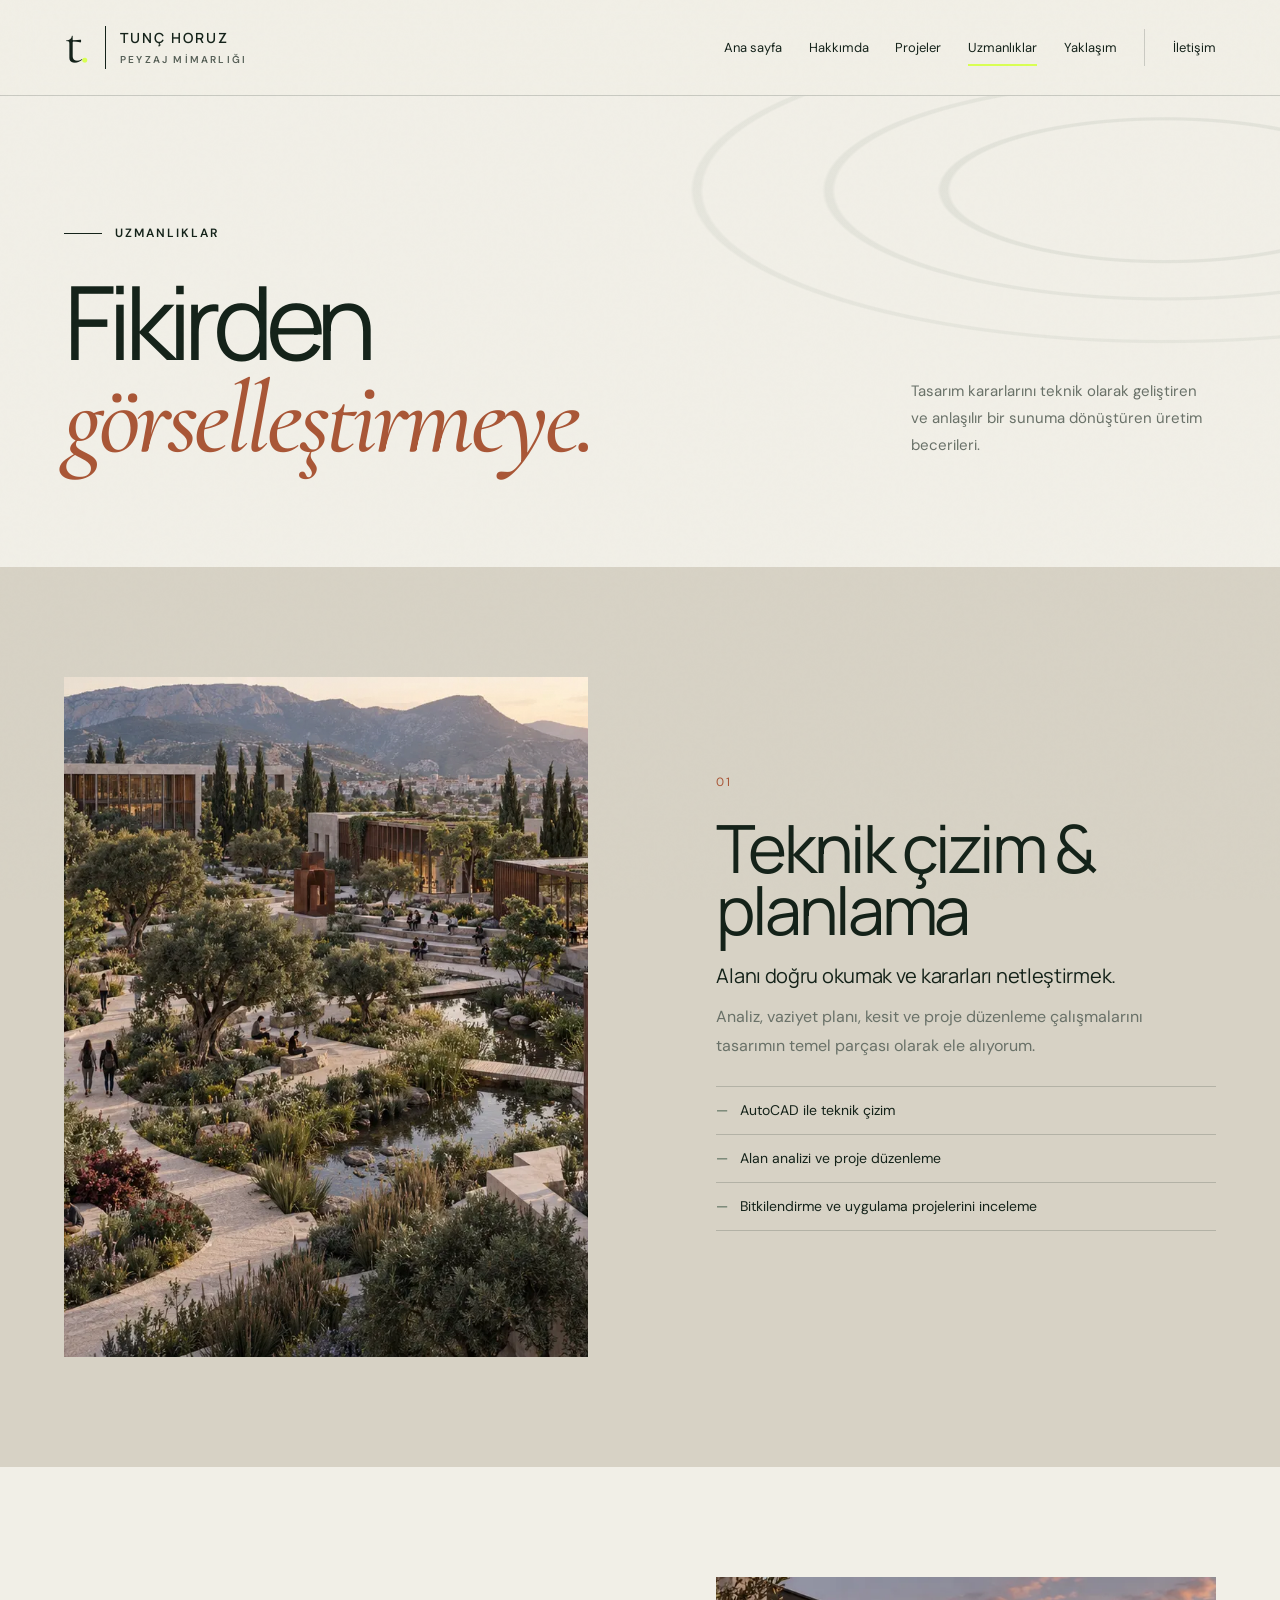
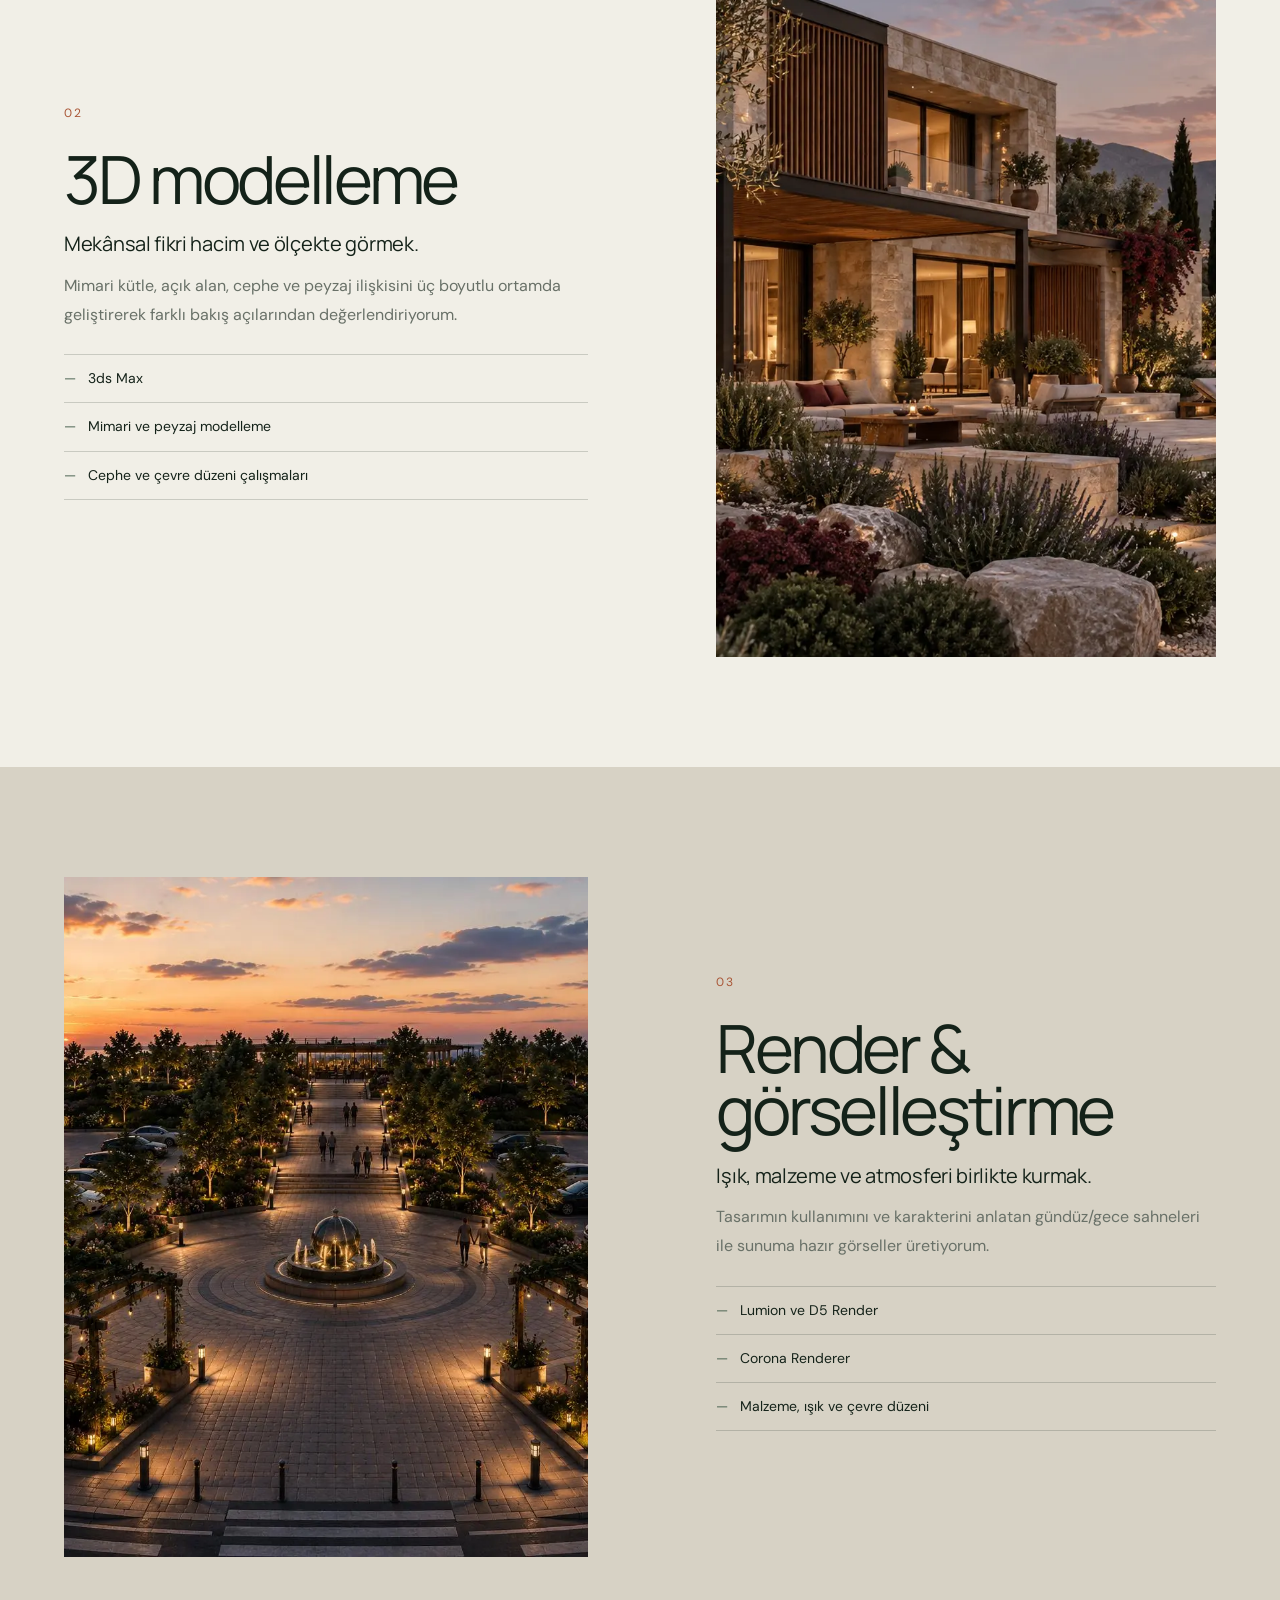
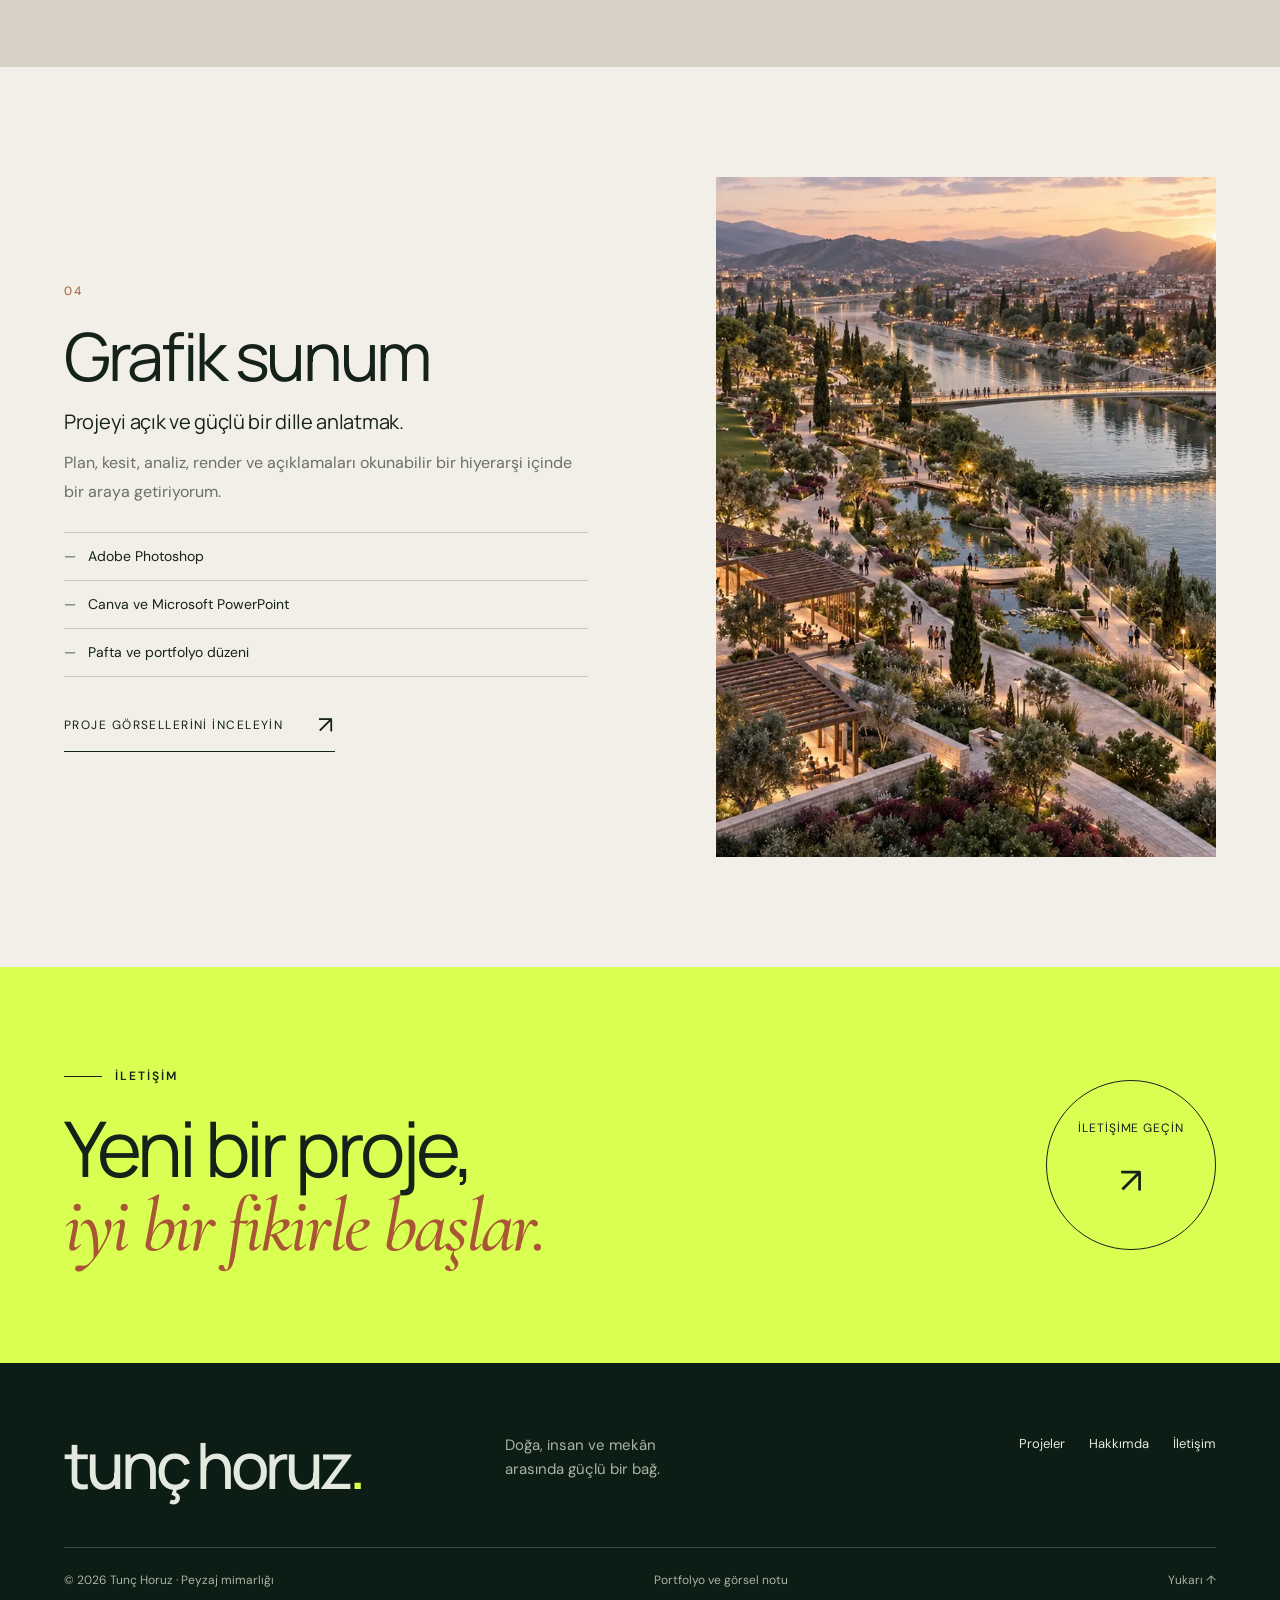
==== commit 64aff2b0: "Özgün Aegis görselleri ve kesintisiz video eklendi" ====
--- a/hizmetler.html
+++ b/hizmetler.html
@@ -4,6 +4,6 @@
 <main id="main"><section class="page-mast wrap"><p class="eyebrow"><span></span>UZMANLIKLAR</p><div><h1>Fikirden<br><em>görselleştirmeye.</em></h1><p>Tasarım kararlarını teknik olarak geliştiren ve anlaşılır bir sunuma dönüştüren üretim becerileri.</p></div></section>
 <section class="service-detail wrap" id="teknik-cizim"><div class="service-photo"><img src="assets/ai-antakya-fakulte-cover-v3.webp" alt="Peyzaj projesi vaziyet planı" loading="eager" decoding="async"></div><div><span class="large-index">01</span><h2>Teknik çizim & planlama</h2><h3>Alanı doğru okumak ve kararları netleştirmek.</h3><p>Analiz, vaziyet planı, kesit ve proje düzenleme çalışmalarını tasarımın temel parçası olarak ele alıyorum.</p><ul><li>AutoCAD ile teknik çizim</li><li>Alan analizi ve proje düzenleme</li><li>Bitkilendirme ve uygulama projelerini inceleme</li></ul></div></section>
 <section class="service-detail wrap" id="modelleme"><div class="service-photo"><img src="assets/ai-villa-cover-v3.webp" alt="Villa projesi 3D modelleme ve dış mekân görünümü" loading="lazy" decoding="async"></div><div><span class="large-index">02</span><h2>3D modelleme</h2><h3>Mekânsal fikri hacim ve ölçekte görmek.</h3><p>Mimari kütle, açık alan, cephe ve peyzaj ilişkisini üç boyutlu ortamda geliştirerek farklı bakış açılarından değerlendiriyorum.</p><ul><li>3ds Max</li><li>Mimari ve peyzaj modelleme</li><li>Cephe ve çevre düzeni çalışmaları</li></ul></div></section>
-<section class="service-detail wrap" id="render"><div class="service-photo"><img src="assets/ai-aegis-cover-v3.webp" alt="Aegis Seyir Terası gece renderı" loading="lazy" decoding="async"></div><div><span class="large-index">03</span><h2>Render & görselleştirme</h2><h3>Işık, malzeme ve atmosferi birlikte kurmak.</h3><p>Tasarımın kullanımını ve karakterini anlatan gündüz/gece sahneleri ile sunuma hazır görseller üretiyorum.</p><ul><li>Lumion ve D5 Render</li><li>Corona Renderer</li><li>Malzeme, ışık ve çevre düzeni</li></ul></div></section>
+<section class="service-detail wrap" id="render"><div class="service-photo"><img src="assets/aegis-user-entrance-plaza-night.webp" alt="Aegis Seyir Terası giriş meydanı gece renderı" loading="lazy" decoding="async"></div><div><span class="large-index">03</span><h2>Render & görselleştirme</h2><h3>Işık, malzeme ve atmosferi birlikte kurmak.</h3><p>Tasarımın kullanımını ve karakterini anlatan gündüz/gece sahneleri ile sunuma hazır görseller üretiyorum.</p><ul><li>Lumion ve D5 Render</li><li>Corona Renderer</li><li>Malzeme, ışık ve çevre düzeni</li></ul></div></section>
 <section class="service-detail wrap" id="sunum"><div class="service-photo"><img src="assets/ai-ataturk-kent-parki-cover-v3.webp" alt="Kent parkı giriş meydanı görselleştirmesi" loading="lazy" decoding="async"></div><div><span class="large-index">04</span><h2>Grafik sunum</h2><h3>Projeyi açık ve güçlü bir dille anlatmak.</h3><p>Plan, kesit, analiz, render ve açıklamaları okunabilir bir hiyerarşi içinde bir araya getiriyorum.</p><ul><li>Adobe Photoshop</li><li>Canva ve Microsoft PowerPoint</li><li>Pafta ve portfolyo düzeni</li></ul><a class="line-link" href="projeler.html">Proje görsellerini inceleyin<span aria-hidden="true">↗</span></a></div></section></main>
 <section class="footer-cta"><div><p class="eyebrow"><span></span>İLETİŞİM</p><h2>Yeni bir proje,<br><em>iyi bir fikirle başlar.</em></h2></div><a class="round-link" href="iletisim.html">İletişime geçin<span aria-hidden="true">↗</span></a></section><footer class="site-footer"><div class="footer-top"><a class="footer-logo" href="index.html">tunç horuz<span>.</span></a><p>Doğa, insan ve mekân<br>arasında güçlü bir bağ.</p><div><a href="projeler.html">Projeler</a><a href="hakkimizda.html">Hakkımda</a><a href="iletisim.html">İletişim</a></div></div><div class="footer-bottom"><span>© 2026 Tunç Horuz · Peyzaj mimarlığı</span><a href="gorsel-kaynaklari.html">Portfolyo ve görsel notu</a><a href="#top">Yukarı ↑</a></div></footer></body></html>
--- a/refined.css
+++ b/refined.css
@@ -167,7 +167,6 @@
   .hero-controls{flex-shrink:0}
   .hero-slide img[src$="ai-hero-v3.webp"]{object-position:58% center}
   .hero-slide img[src$="ai-antakya-fakulte-cover-v3.webp"]{object-position:53% center}
-  .hero-slide img[src$="ai-aegis-cover-v3.webp"]{object-position:55% center}
   .section{padding-top:clamp(64px,18vw,88px);padding-bottom:clamp(64px,18vw,88px)}
   .page-mast h1,.project-mast h1,.next-project h2{hyphens:auto;overflow-wrap:break-word}
   .project-mast .back-link{margin-bottom:36px}
@@ -208,3 +207,21 @@
   .home .hero{height:auto;min-height:560px}.hero-copy{padding-top:110px;padding-bottom:150px}
   #main-nav{padding-top:max(88px,calc(70px + env(safe-area-inset-top)));justify-content:flex-start}#main-nav a{font-size:26px;min-height:44px;padding-block:7px}
 }
+
+/* Cinematic home hero */
+.hero-film-wrap{position:absolute;inset:0;z-index:-3;overflow:hidden;background:#102019 url("assets/ai-hero-v3.webp") center/cover no-repeat}
+.hero-film{width:100%;height:100%;display:block;object-fit:cover;object-position:50% center;animation:hero-film-reveal 1.2s ease both}
+.hero--film .hero-overlay{background:linear-gradient(90deg,rgba(6,18,11,.75),rgba(6,18,11,.12) 72%),linear-gradient(0deg,rgba(6,18,11,.78),transparent 45%)}
+@keyframes hero-film-reveal{from{opacity:0;transform:scale(1.025)}to{opacity:1;transform:none}}
+
+@media(max-width:720px){
+  .hero-film{object-position:56% center}
+}
+@media(prefers-reduced-motion:reduce){.hero-film{animation:none}}
+
+/* Aegis project gallery — original portfolio work */
+.project-gallery{max-width:none;padding:120px var(--gutter);background:var(--forest);color:#f4f2ea}
+.project-gallery>.wrap{padding:0}.project-gallery-head{display:grid;grid-template-columns:1.3fr .7fr;gap:8vw;align-items:end;margin-bottom:54px}
+.project-gallery-head h2{font-size:clamp(48px,6vw,92px);line-height:.94}.project-gallery-head h2 em{color:var(--accent)}.project-gallery-head>p{color:#b6c0b4;max-width:430px}
+.project-gallery-grid{display:grid;grid-template-columns:repeat(2,minmax(0,1fr));gap:18px}.project-gallery-item{height:auto;aspect-ratio:16/10;background:#0b1d14}.project-gallery-item--wide{grid-column:1/-1;aspect-ratio:16/7}.project-gallery-item img{width:100%;height:100%;object-fit:cover}.project-gallery-item>span{background:rgba(217,255,83,.94)}
+@media(max-width:720px){.project-gallery{padding:76px var(--gutter)}.project-gallery-head{grid-template-columns:1fr;gap:24px;margin-bottom:34px}.project-gallery-head h2{font-size:clamp(40px,12vw,58px)}.project-gallery-grid{grid-template-columns:1fr;gap:12px}.project-gallery-item,.project-gallery-item--wide{grid-column:auto;aspect-ratio:4/3}.project-gallery-item--wide:first-child{aspect-ratio:4/5}}
